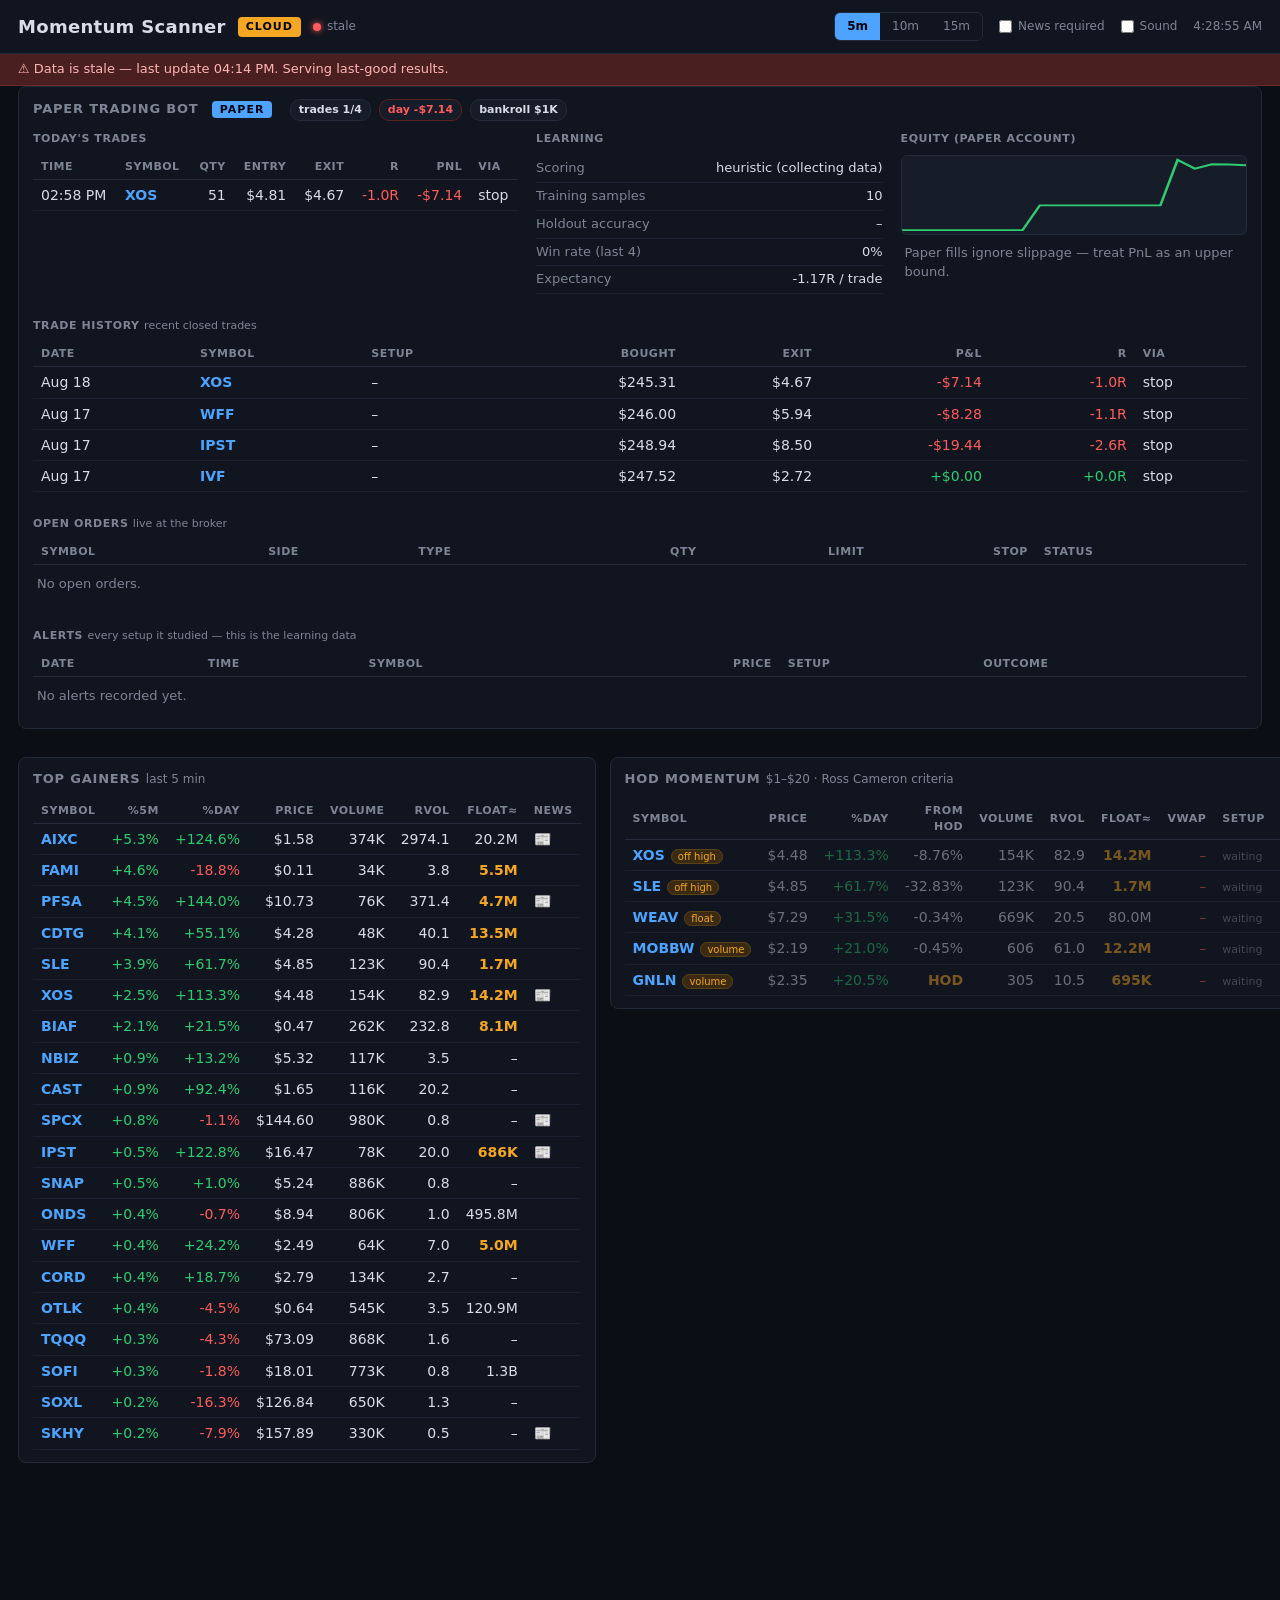
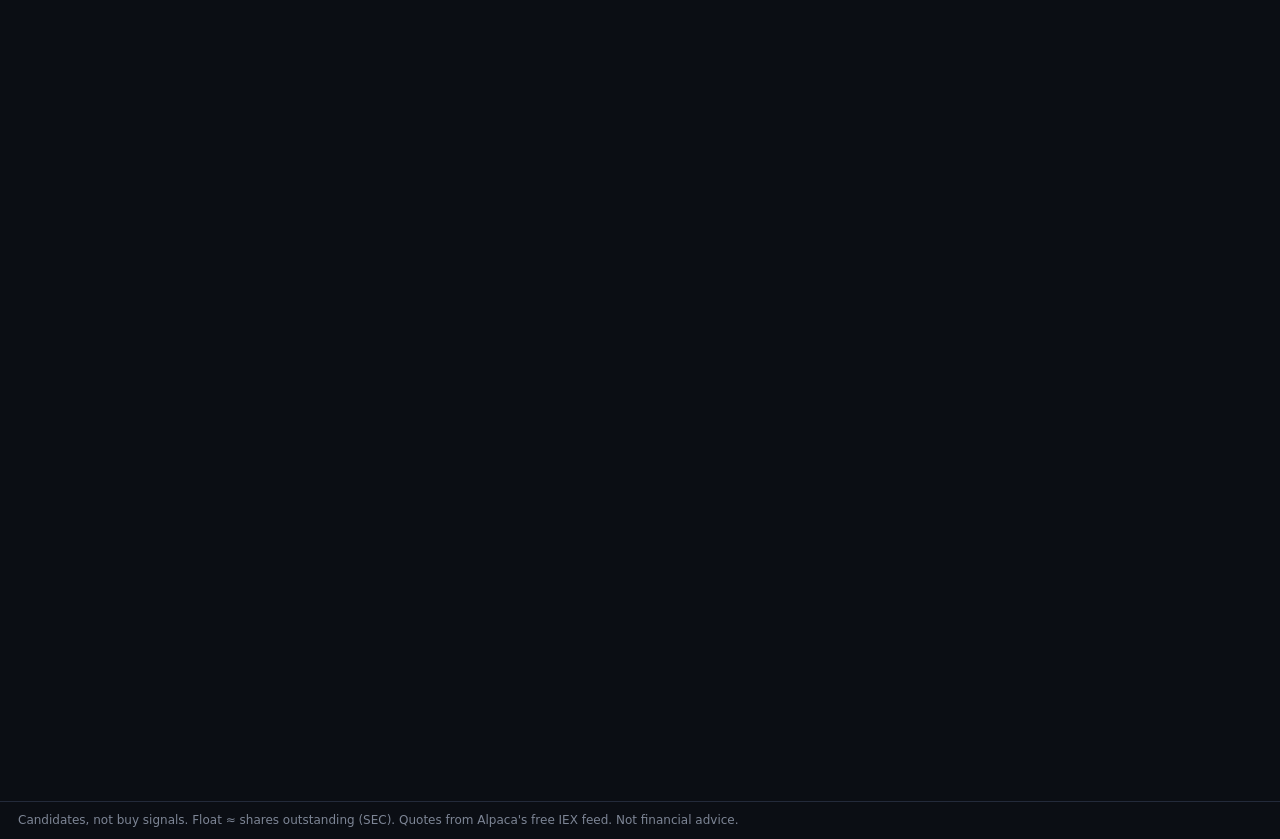
==== docs/index.html @ aadb1895 "feat(strategy): trade the pullback, not the high — VWAP, technical stops, honest labels Reworks the " ====
<!DOCTYPE html>
<html lang="en">
<head>
<meta charset="utf-8">
<meta name="viewport" content="width=device-width, initial-scale=1">
<title>Momentum Scanner</title>
<link rel="stylesheet" href="static/style.css">
</head>
<body data-endpoint="data/status.json">
<header>
  <div class="brand">
    <h1>Momentum Scanner</h1>
    <span id="mode-badge" class="badge"></span>
    <span id="status" class="status"><span class="dot"></span><span id="status-text">connecting…</span></span>
  </div>
  <div class="controls">
    <div class="seg" id="window-toggle">
      <button data-w="5" class="active">5m</button>
      <button data-w="10">10m</button>
      <button data-w="15">15m</button>
    </div>
    <label class="chk"><input type="checkbox" id="require-news"> News required</label>
    <label class="chk"><input type="checkbox" id="sound"> Sound</label>
    <span id="clock" class="clock"></span>
  </div>
</header>

<div id="stale-banner" class="stale-banner hidden"></div>

<section class="panel bot-panel" id="bot-panel">
  <h2>Paper Trading Bot
    <span class="badge paper">PAPER</span>
    <span id="bot-chips" class="bot-chips"></span>
  </h2>
  <div id="bot-off" class="empty">Bot is not running. Start with
    <code>python -m scanner.main --bot</code> during market hours.</div>
  <div id="bot-body" class="bot-grid hidden">
    <div>
      <h3>Today's trades</h3>
      <table id="bot-trades">
        <thead><tr>
          <th>Time</th><th>Symbol</th><th class="num">Qty</th>
          <th class="num">Entry</th><th class="num">Exit</th>
          <th class="num">R</th><th class="num">PnL</th><th>Via</th>
        </tr></thead>
        <tbody></tbody>
      </table>
      <p id="bot-no-trades" class="empty hidden">No trades yet today.</p>
    </div>
    <div>
      <h3>Learning</h3>
      <ul id="bot-learning" class="learning"></ul>
    </div>
    <div>
      <h3>Equity <span class="sub">(paper account)</span></h3>
      <svg id="bot-equity" viewBox="0 0 260 80" preserveAspectRatio="none"></svg>
      <p class="empty" style="padding-top:4px">Paper fills ignore slippage —
      treat PnL as an upper bound.</p>
    </div>
    <div class="bot-hist">
      <h3>Trade history <span class="sub">recent closed trades</span></h3>
      <table id="bot-history">
        <thead><tr>
          <th>Date</th><th>Symbol</th><th>Setup</th><th class="num">Bought</th>
          <th class="num">Exit</th><th class="num">P&amp;L</th>
          <th class="num">R</th><th>Via</th>
        </tr></thead>
        <tbody></tbody>
      </table>
      <p id="bot-history-empty" class="empty hidden">No closed trades yet.</p>
    </div>
    <div class="bot-hist">
      <h3>Open orders <span class="sub">live at the broker</span></h3>
      <table id="bot-orders">
        <thead><tr>
          <th>Symbol</th><th>Side</th><th>Type</th><th class="num">Qty</th>
          <th class="num">Limit</th><th class="num">Stop</th><th>Status</th>
        </tr></thead>
        <tbody></tbody>
      </table>
      <p id="bot-orders-empty" class="empty hidden">No open orders.</p>
    </div>
    <div class="bot-hist">
      <h3>Alerts <span class="sub">every setup it studied — this is the learning data</span></h3>
      <table id="bot-alerts">
        <thead><tr>
          <th>Date</th><th>Time</th><th>Symbol</th><th class="num">Price</th>
          <th>Setup</th><th>Outcome</th>
        </tr></thead>
        <tbody></tbody>
      </table>
      <p id="bot-alerts-empty" class="empty hidden">No alerts recorded yet.</p>
    </div>
  </div>
</section>

<main>
  <section class="panel">
    <h2>Top Gainers <span id="gainer-window-label" class="sub">last 5 min</span></h2>
    <table id="gainers">
      <thead><tr>
        <th>Symbol</th><th class="num" id="th-window">%5m</th><th class="num">%Day</th>
        <th class="num">Price</th><th class="num">Volume</th><th class="num">RVOL</th>
        <th class="num">Float≈</th><th>News</th>
      </tr></thead>
      <tbody></tbody>
    </table>
    <p id="gainers-empty" class="empty hidden">Nothing moving yet.</p>
  </section>

  <section class="panel">
    <h2>HOD Momentum <span class="sub">$1–$20 · Ross Cameron criteria</span></h2>
    <table id="hod">
      <thead><tr>
        <th>Symbol</th><th class="num">Price</th><th class="num">%Day</th>
        <th class="num">From HOD</th><th class="num">Volume</th><th class="num">RVOL</th>
        <th class="num">Float≈</th><th class="num">VWAP</th><th>Setup</th><th>News</th>
      </tr></thead>
      <tbody></tbody>
    </table>
    <p id="hod-empty" class="empty hidden">No qualifying stocks right now.</p>
  </section>

  <aside class="panel side">
    <h2>Economic Calendar <span class="sub">red / orange</span></h2>
    <ul id="calendar" class="cal"></ul>
    <h2>Headlines</h2>
    <ul id="news" class="headlines"></ul>
  </aside>
</main>

<footer>
  Candidates, not buy signals. Float ≈ shares outstanding (SEC). Quotes from Alpaca's free IEX feed.
  Not financial advice.
</footer>

<script src="static/app.js"></script>
</body>
</html>
---- docs/static/style.css ----
* { box-sizing: border-box; margin: 0; padding: 0; }

:root {
  --bg: #0b0e14;
  --panel: #11151f;
  --panel2: #171c29;
  --border: #232a3a;
  --text: #d7dce6;
  --muted: #7d8595;
  --green: #2ecc71;
  --red: #ff5c5c;
  --amber: #f5a623;
  --accent: #4da3ff;
}

body {
  background: var(--bg);
  color: var(--text);
  font: 14px/1.45 "Segoe UI", system-ui, sans-serif;
  min-height: 100vh;
  display: flex;
  flex-direction: column;
}

header {
  display: flex; flex-wrap: wrap; gap: 12px;
  align-items: center; justify-content: space-between;
  padding: 12px 18px;
  border-bottom: 1px solid var(--border);
  background: var(--panel);
}
.brand { display: flex; align-items: center; gap: 12px; }
h1 { font-size: 18px; font-weight: 600; letter-spacing: .3px; }
.badge {
  font-size: 11px; font-weight: 700; letter-spacing: 1px;
  padding: 2px 8px; border-radius: 4px;
  background: var(--amber); color: #000;
}
.badge.live { background: var(--green); }
.status { display: flex; align-items: center; gap: 6px; color: var(--muted); font-size: 12px; }
.dot { width: 8px; height: 8px; border-radius: 50%; background: var(--muted); }
.status.ok .dot { background: var(--green); box-shadow: 0 0 6px var(--green); }
.status.bad .dot { background: var(--red); box-shadow: 0 0 6px var(--red); }

.controls { display: flex; align-items: center; gap: 16px; }
.seg { display: flex; border: 1px solid var(--border); border-radius: 6px; overflow: hidden; }
.seg button {
  background: transparent; color: var(--muted); border: 0;
  padding: 5px 12px; cursor: pointer; font: inherit; font-size: 12px;
}
.seg button.active { background: var(--accent); color: #001; font-weight: 600; }
.chk { display: flex; align-items: center; gap: 6px; color: var(--muted); font-size: 12px; cursor: pointer; }
.clock { color: var(--muted); font-variant-numeric: tabular-nums; font-size: 12px; }

.stale-banner {
  background: #4a1f1f; color: #ffb4b4;
  padding: 6px 18px; font-size: 13px;
  border-bottom: 1px solid #6b2b2b;
}
.hidden { display: none; }

main {
  flex: 1;
  display: grid;
  grid-template-columns: 1fr 1fr 320px;
  gap: 14px;
  padding: 14px 18px;
  align-items: start;
}
@media (max-width: 1100px) { main { grid-template-columns: 1fr; } }

.panel {
  background: var(--panel);
  border: 1px solid var(--border);
  border-radius: 8px;
  padding: 12px 14px;
}
.panel h2 { font-size: 13px; font-weight: 600; text-transform: uppercase;
  letter-spacing: .8px; color: var(--muted); margin-bottom: 10px; }
.panel h2 .sub { text-transform: none; letter-spacing: 0; font-weight: 400; font-size: 12px; }
.side h2:not(:first-child) { margin-top: 16px; }

table { width: 100%; border-collapse: collapse; font-variant-numeric: tabular-nums; }
th {
  text-align: left; font-size: 11px; text-transform: uppercase; letter-spacing: .5px;
  color: var(--muted); padding: 4px 8px; border-bottom: 1px solid var(--border);
}
td { padding: 5px 8px; border-bottom: 1px solid #1a2030; white-space: nowrap; }
th.num, td.num { text-align: right; }
tbody tr:hover { background: var(--panel2); }

td.sym a { color: var(--accent); font-weight: 600; text-decoration: none; }
td.sym a:hover { text-decoration: underline; }
.up { color: var(--green); }
.down { color: var(--red); }
.hot { color: var(--amber); font-weight: 600; }

tr.near td { opacity: .45; }
tr.near td.fail-chip-cell { opacity: 1; }
.fail-chip {
  font-size: 10px; padding: 1px 6px; border-radius: 8px;
  background: #3a2a12; color: var(--amber); border: 1px solid #5a4218;
  margin-left: 6px;
}
tr.flash { animation: flash 1.6s ease-out; }
@keyframes flash { 0% { background: #1f4d2e; } 100% { background: transparent; } }
tr.hod-flash { animation: hodflash 1.6s ease-out; }
@keyframes hodflash { 0% { background: #57431a; } 100% { background: transparent; } }

.empty { color: var(--muted); font-size: 13px; padding: 10px 4px; }

.cal, .headlines { list-style: none; }
.cal li {
  display: flex; align-items: baseline; gap: 8px;
  padding: 6px 2px; border-bottom: 1px solid #1a2030; font-size: 13px;
}
.cal .imp { width: 8px; height: 8px; border-radius: 50%; flex: none; align-self: center; }
.imp.High { background: var(--red); }
.imp.Medium { background: var(--amber); }
.cal .t { color: var(--muted); font-variant-numeric: tabular-nums; flex: none; }
.cal .fx { color: var(--muted); font-size: 11px; margin-left: auto; flex: none; }
.cal .past { opacity: .5; }

.headlines li { padding: 7px 2px; border-bottom: 1px solid #1a2030; font-size: 13px; }
.headlines .meta { color: var(--muted); font-size: 11px; display: flex; gap: 8px; }
.headlines .symchip {
  color: var(--accent); font-weight: 600;
}
.headlines a { color: var(--text); text-decoration: none; }
.headlines a:hover { color: var(--accent); }

.bot-panel { margin: 0 18px 14px; }
.badge.paper { background: var(--accent); color: #001; margin-left: 8px; }
.bot-chips { margin-left: 12px; display: inline-flex; gap: 8px; }
.chip {
  font-size: 11px; padding: 2px 8px; border-radius: 10px;
  background: var(--panel2); border: 1px solid var(--border);
  color: var(--text); text-transform: none; letter-spacing: 0;
}
.chip.pnl-up { color: var(--green); border-color: #1f4d2e; }
.chip.pnl-down { color: var(--red); border-color: #5a2222; }
.chip.warn { color: var(--amber); border-color: #5a4218; }
.bot-grid { display: grid; grid-template-columns: 1.4fr 1fr 1fr; gap: 18px; }
@media (max-width: 1100px) { .bot-grid { grid-template-columns: 1fr; } }
.bot-grid h3 {
  font-size: 11px; text-transform: uppercase; letter-spacing: .6px;
  color: var(--muted); margin-bottom: 8px; font-weight: 600;
}
.learning { list-style: none; font-size: 13px; }
.learning li {
  display: flex; justify-content: space-between;
  padding: 4px 0; border-bottom: 1px solid #1a2030;
}
.learning .k { color: var(--muted); }
#bot-equity {
  width: 100%; height: 80px; background: var(--panel2);
  border: 1px solid var(--border); border-radius: 6px;
}
.bot-hist { grid-column: 1 / -1; margin-top: 6px; }
.setup-chip {
  font-size: 10px; padding: 1px 6px; border-radius: 8px;
  background: #123322; color: var(--green); border: 1px solid #1f4d2e;
}
.waiting { color: var(--muted); font-size: 11px; }
.bot-hist h3 .sub { text-transform: none; letter-spacing: 0; font-weight: 400; color: var(--muted); }

footer {
  padding: 10px 18px; color: var(--muted); font-size: 12px;
  border-top: 1px solid var(--border);
}
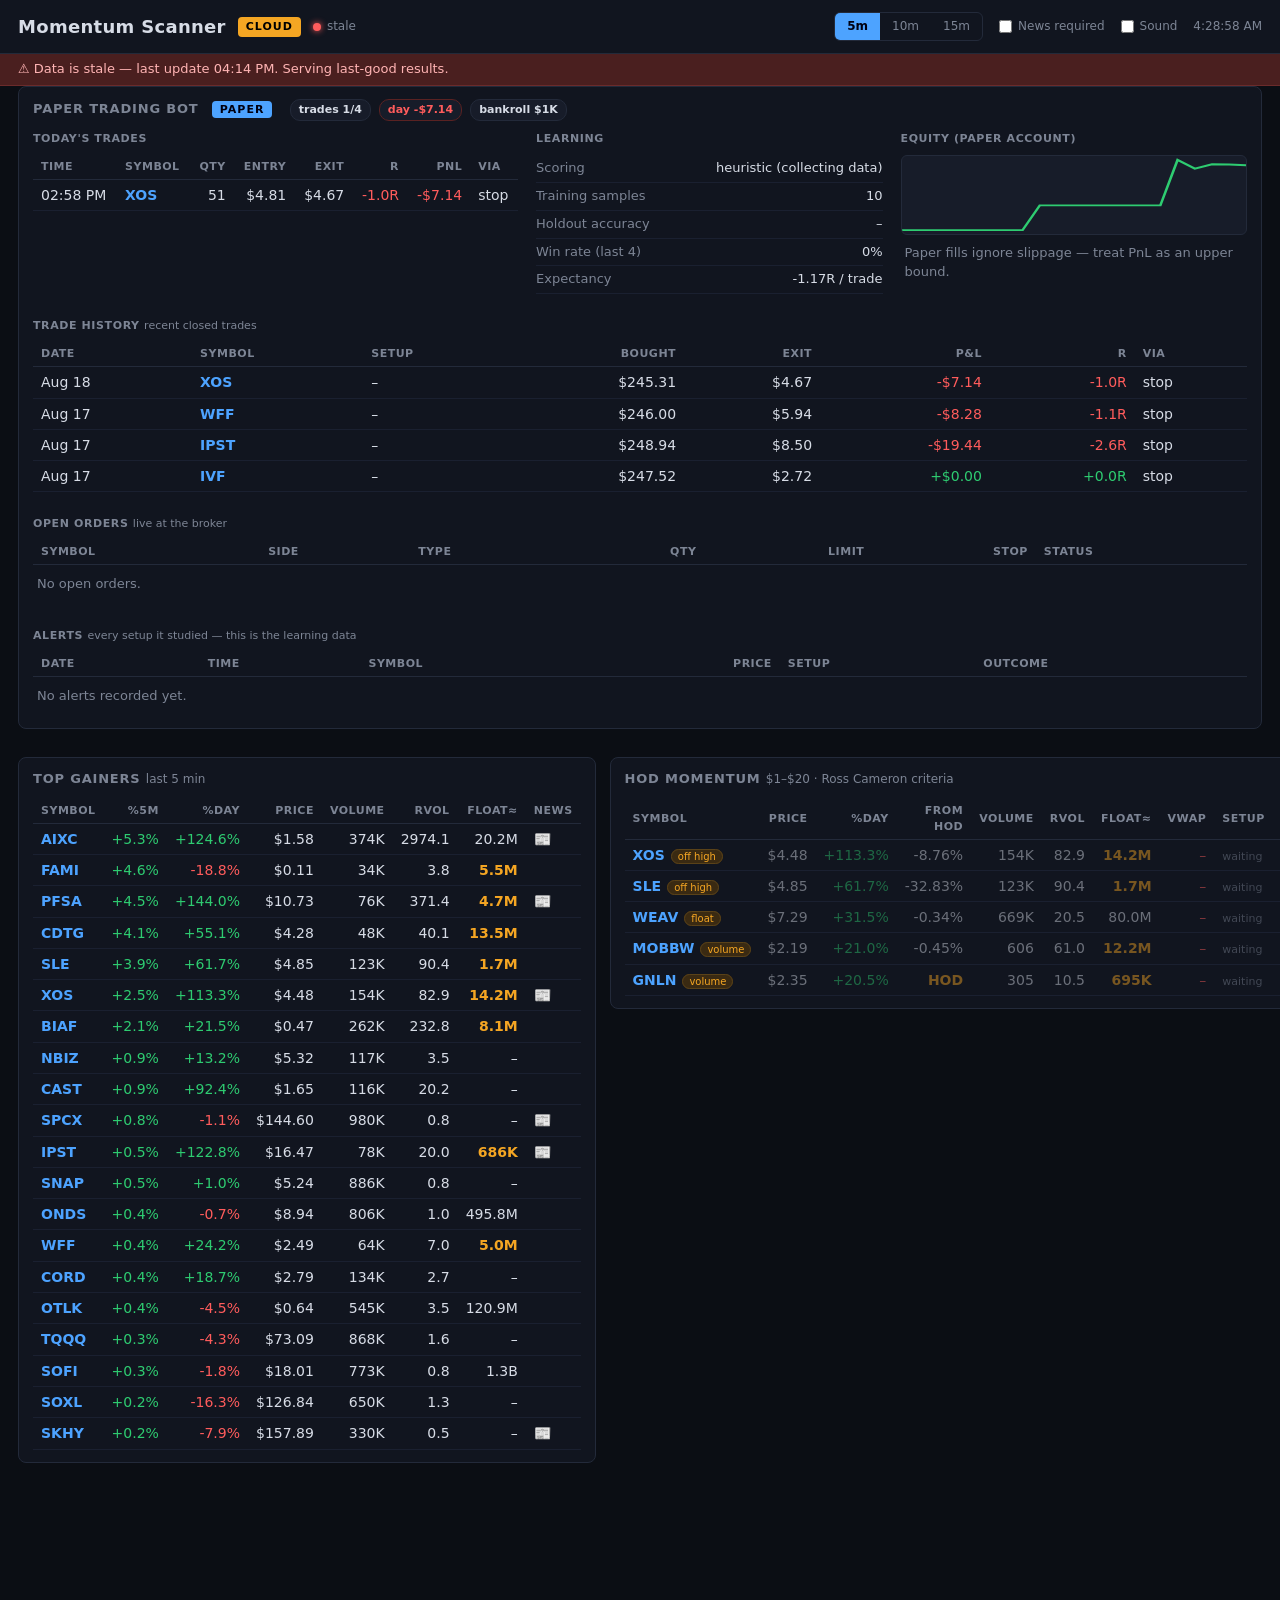
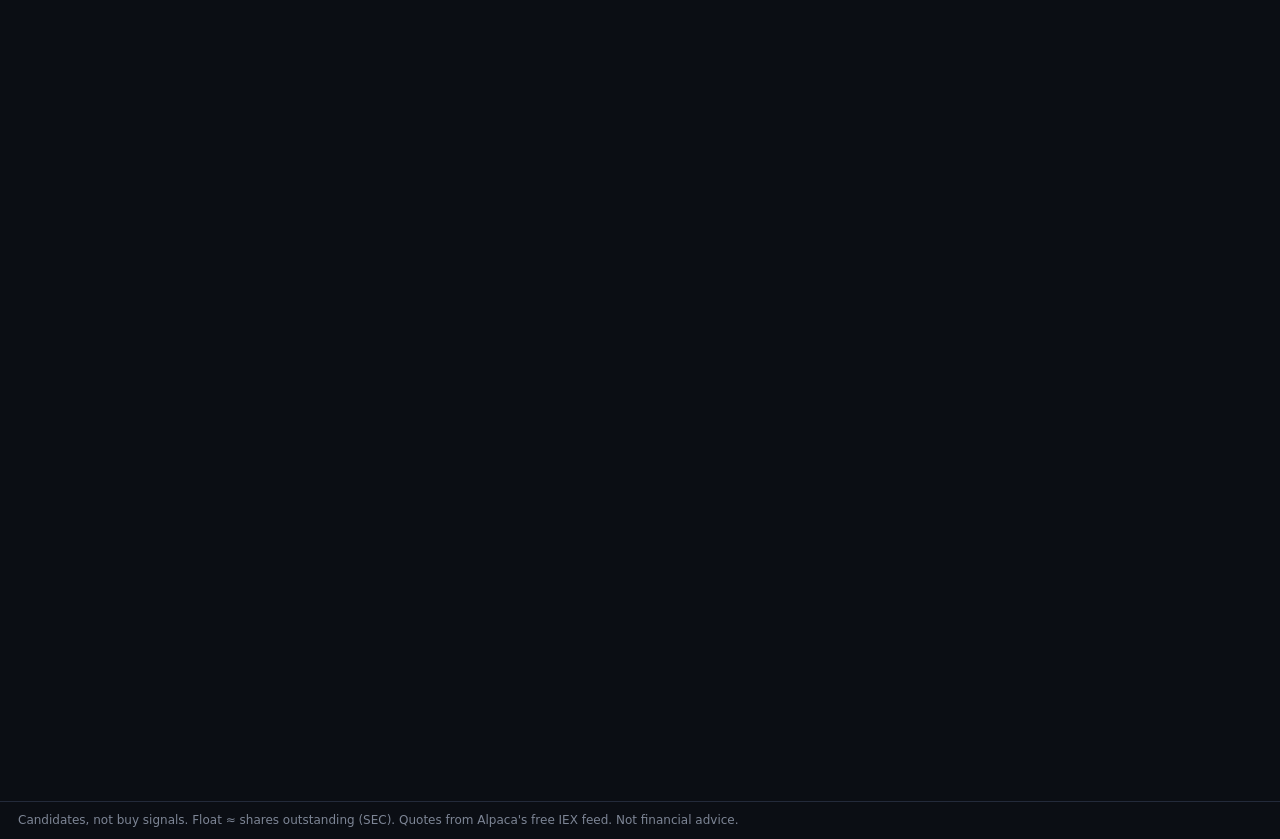
==== commit b89f6500: "feat(catalyst): score the reason behind the move, not just 'has news' News was a boolean: any headli" ====
--- a/docs/index.html
+++ b/docs/index.html
@@ -114,7 +114,7 @@
       <thead><tr>
         <th>Symbol</th><th class="num">Price</th><th class="num">%Day</th>
         <th class="num">From HOD</th><th class="num">Volume</th><th class="num">RVOL</th>
-        <th class="num">Float≈</th><th class="num">VWAP</th><th>Setup</th><th>News</th>
+        <th class="num">Float≈</th><th class="num">VWAP</th><th>Setup</th><th>Catalyst</th><th>News</th>
       </tr></thead>
       <tbody></tbody>
     </table>
--- a/docs/static/style.css
+++ b/docs/static/style.css
@@ -162,6 +162,14 @@
   background: #123322; color: var(--green); border: 1px solid #1f4d2e;
 }
 .waiting { color: var(--muted); font-size: 11px; }
+.cat-chip {
+  font-size: 10px; padding: 1px 6px; border-radius: 8px;
+  border: 1px solid var(--border); background: var(--panel2);
+}
+.cat-strong { color: var(--green); border-color: #1f4d2e; font-weight: 600; }
+.cat-ok { color: var(--accent); border-color: #23405e; }
+.cat-weak { color: var(--muted); }
+.cat-veto { color: var(--red); border-color: #5a2222; font-weight: 600; }
 .bot-hist h3 .sub { text-transform: none; letter-spacing: 0; font-weight: 400; color: var(--muted); }
 
 footer {
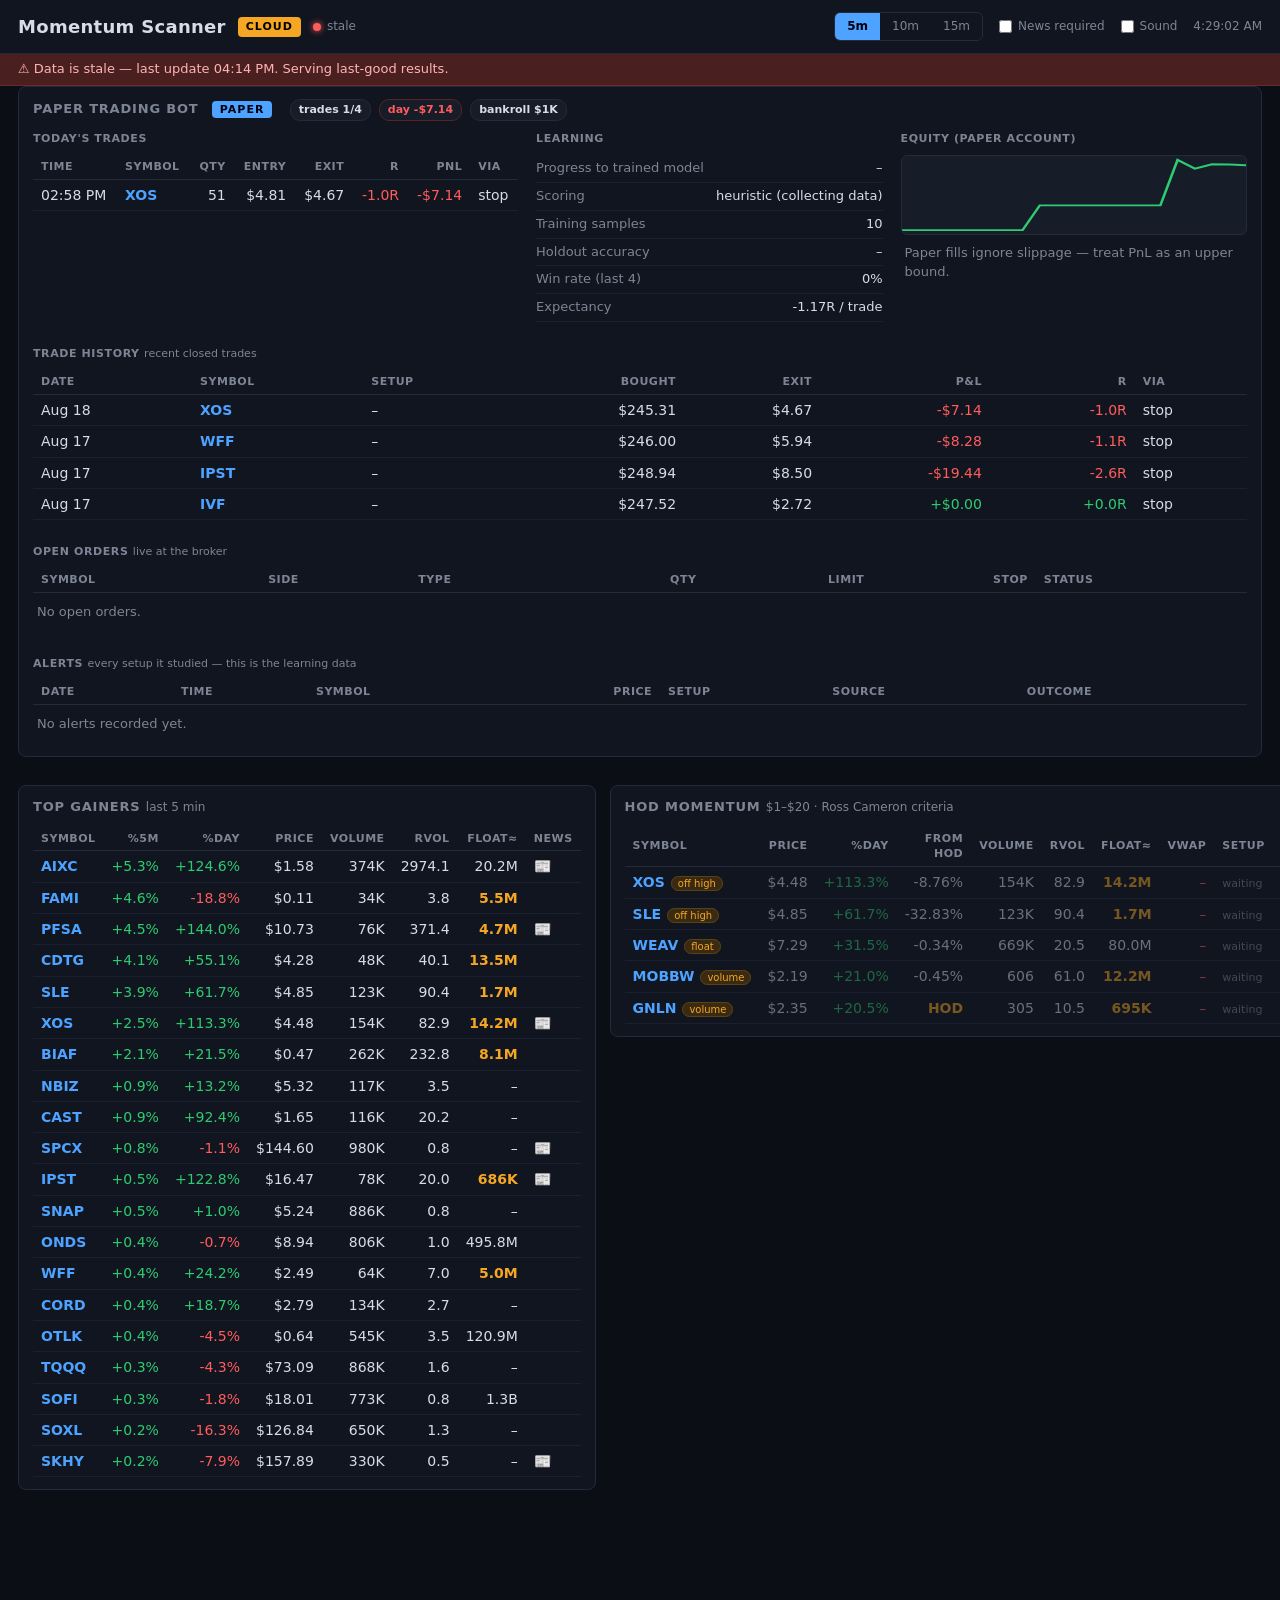
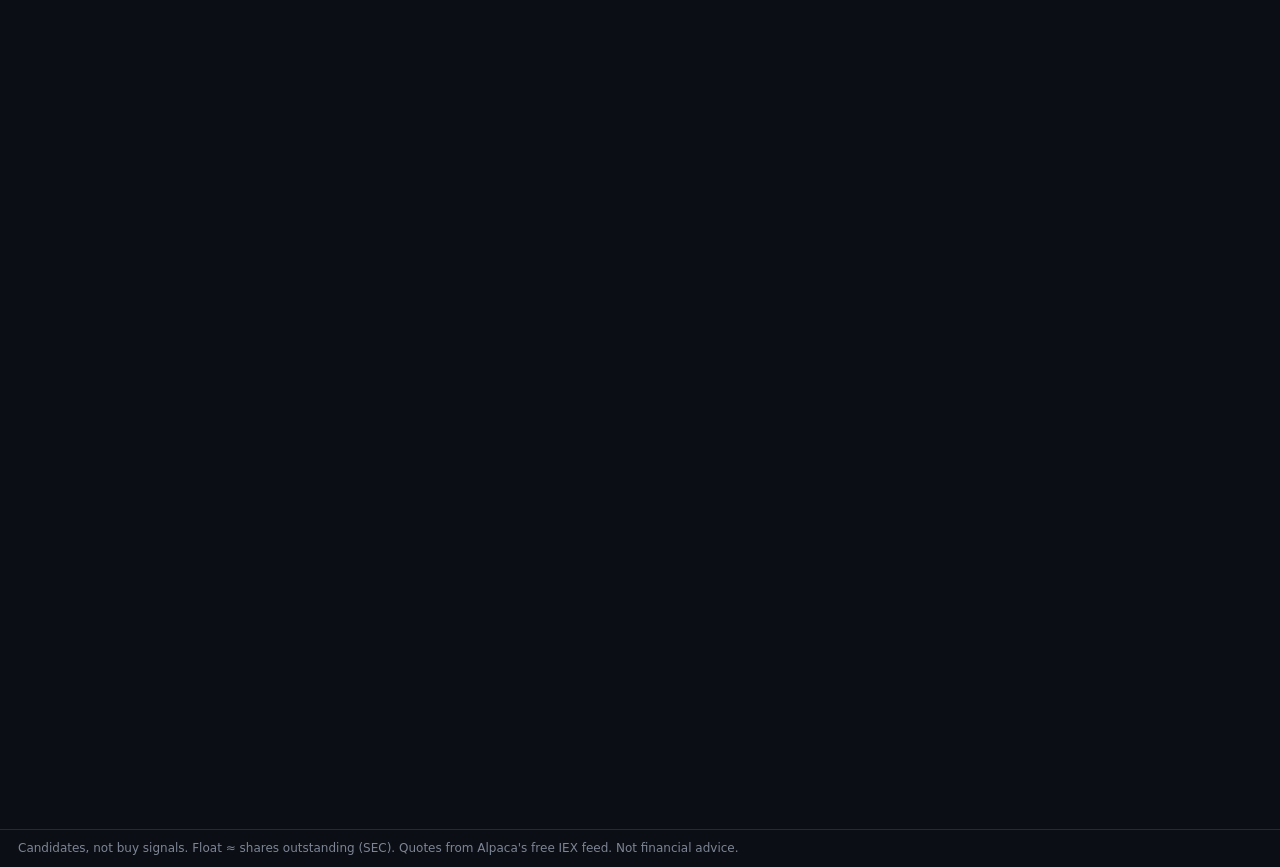
==== commit c6e7520a: "feat(learning): grade near-misses too so the model can actually train The new pullback/VWAP/catalyst" ====
--- a/docs/index.html
+++ b/docs/index.html
@@ -85,7 +85,7 @@
       <table id="bot-alerts">
         <thead><tr>
           <th>Date</th><th>Time</th><th>Symbol</th><th class="num">Price</th>
-          <th>Setup</th><th>Outcome</th>
+          <th>Setup</th><th>Source</th><th>Outcome</th>
         </tr></thead>
         <tbody></tbody>
       </table>
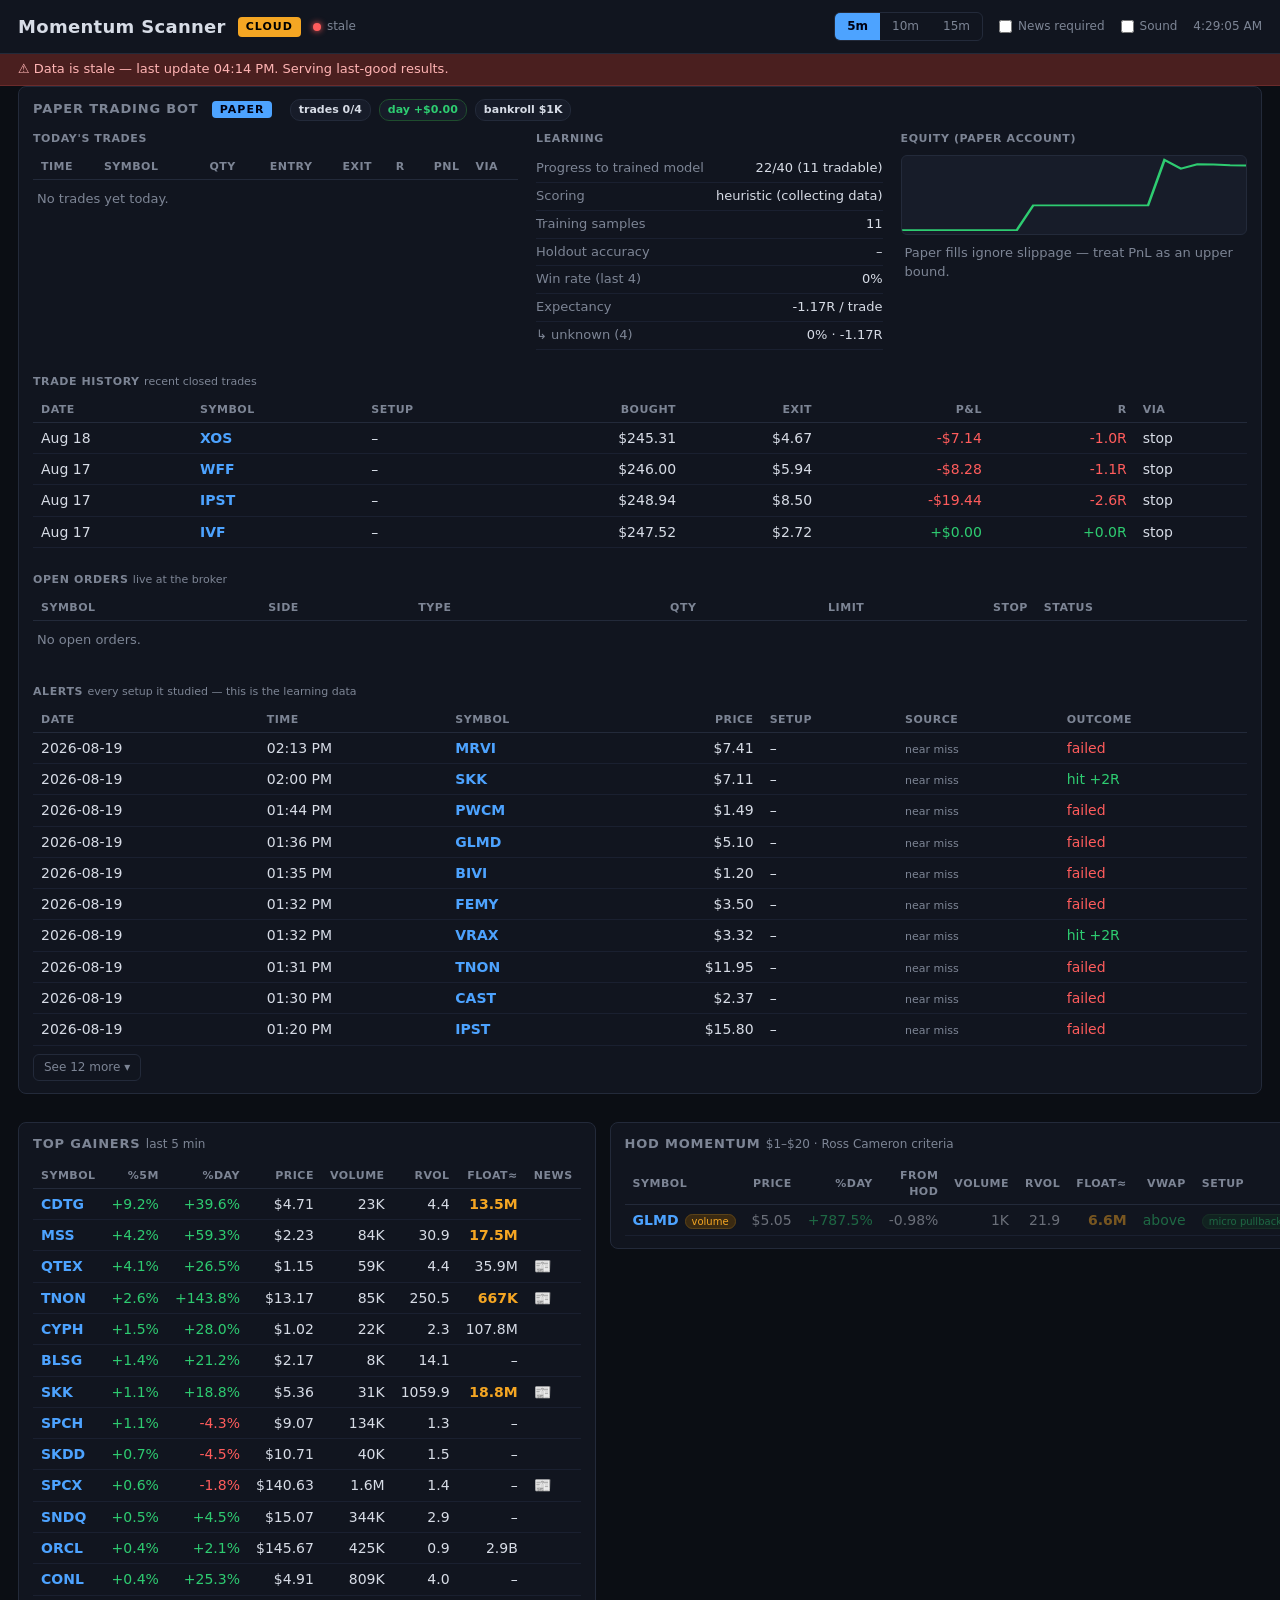
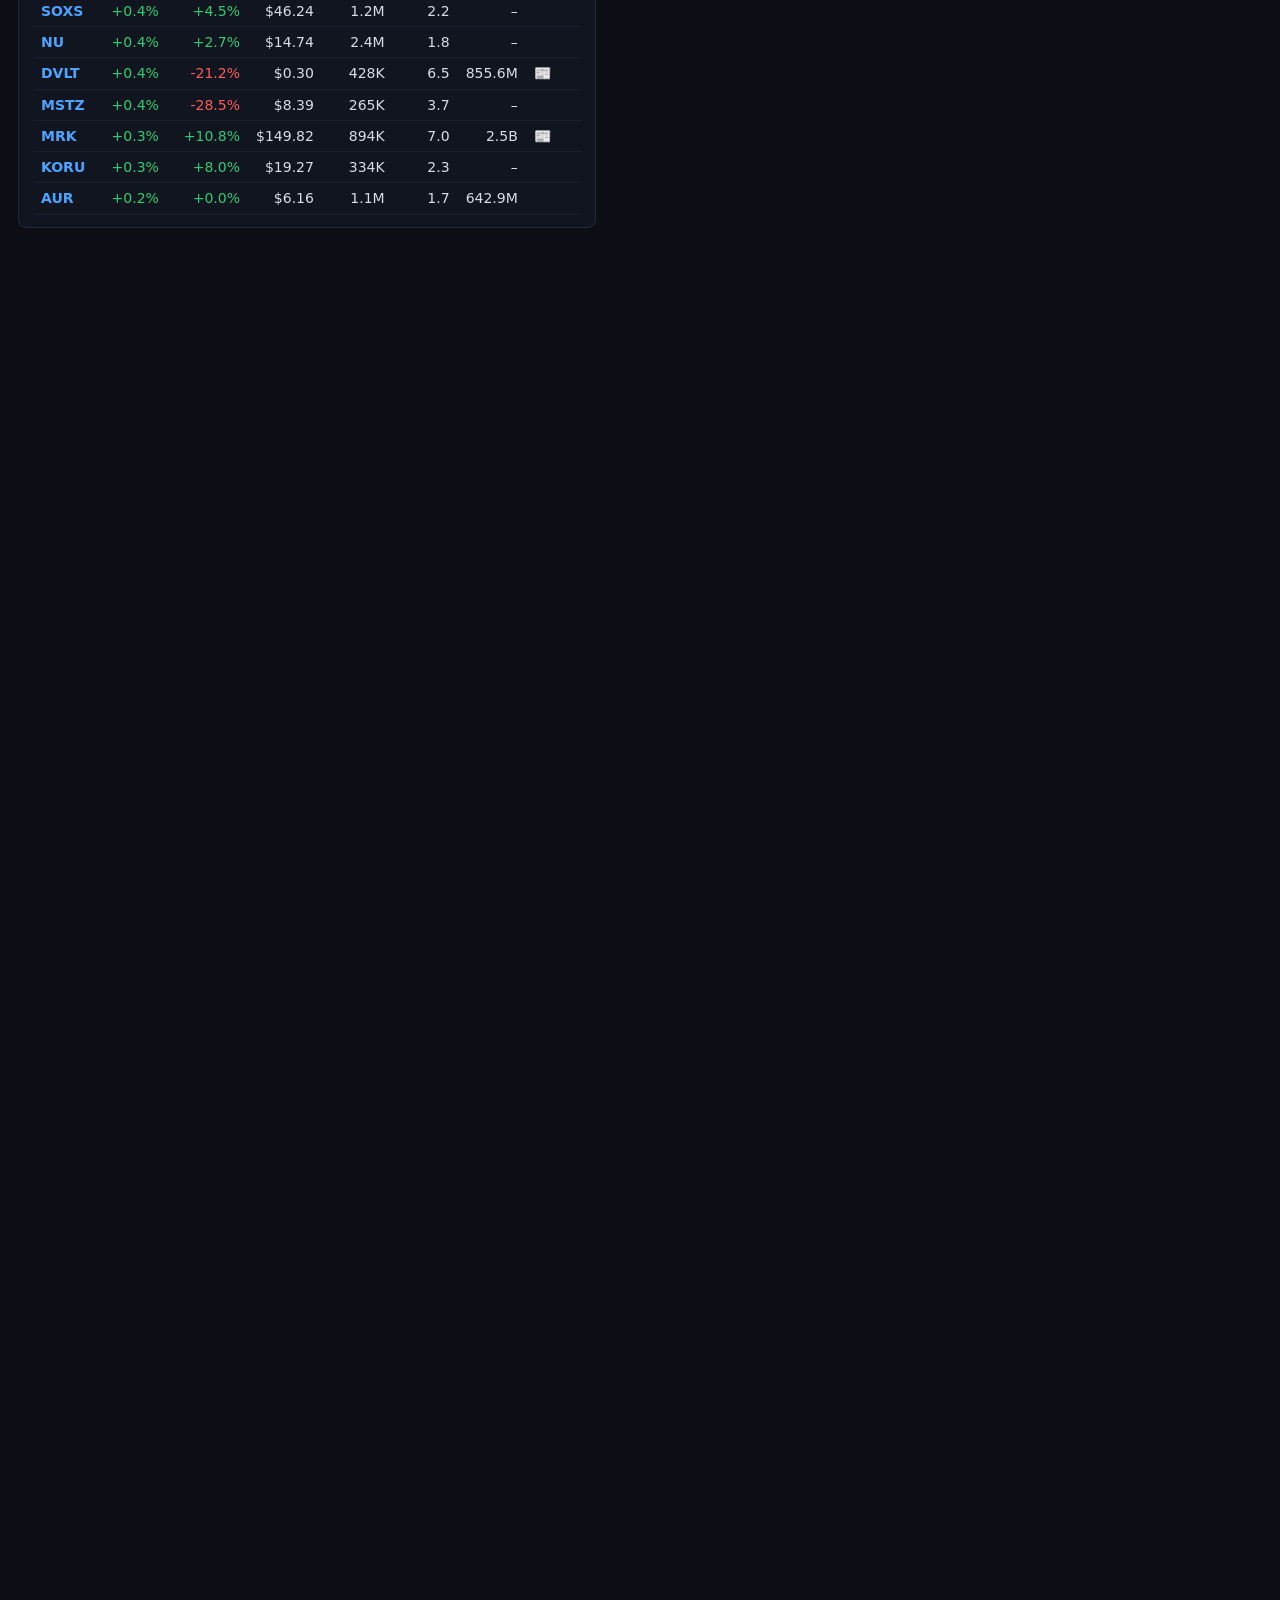
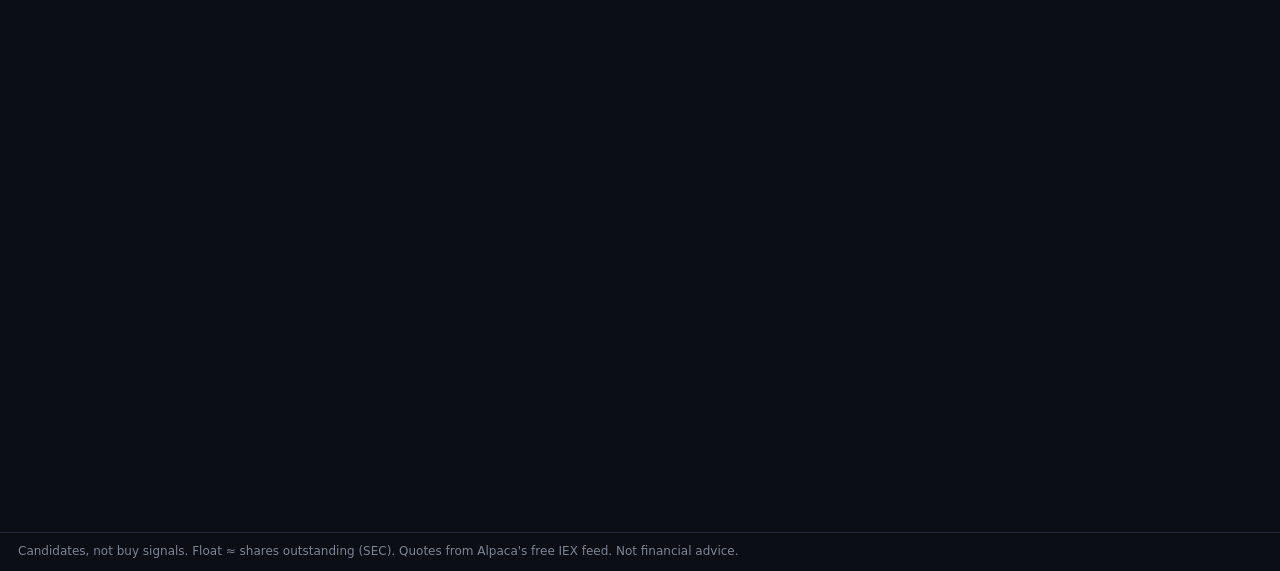
==== commit 034aa43f: "ui: collapse trade history and alerts to the newest 10 with a see-more toggle Both tables grow witho" ====
--- a/docs/index.html
+++ b/docs/index.html
@@ -59,7 +59,7 @@
     </div>
     <div class="bot-hist">
       <h3>Trade history <span class="sub">recent closed trades</span></h3>
-      <table id="bot-history">
+      <table id="bot-history" class="collapsed">
         <thead><tr>
           <th>Date</th><th>Symbol</th><th>Setup</th><th class="num">Bought</th>
           <th class="num">Exit</th><th class="num">P&amp;L</th>
@@ -68,6 +68,7 @@
         <tbody></tbody>
       </table>
       <p id="bot-history-empty" class="empty hidden">No closed trades yet.</p>
+      <button id="bot-history-more" class="more-btn hidden"></button>
     </div>
     <div class="bot-hist">
       <h3>Open orders <span class="sub">live at the broker</span></h3>
@@ -82,7 +83,7 @@
     </div>
     <div class="bot-hist">
       <h3>Alerts <span class="sub">every setup it studied — this is the learning data</span></h3>
-      <table id="bot-alerts">
+      <table id="bot-alerts" class="collapsed">
         <thead><tr>
           <th>Date</th><th>Time</th><th>Symbol</th><th class="num">Price</th>
           <th>Setup</th><th>Source</th><th>Outcome</th>
@@ -90,6 +91,7 @@
         <tbody></tbody>
       </table>
       <p id="bot-alerts-empty" class="empty hidden">No alerts recorded yet.</p>
+      <button id="bot-alerts-more" class="more-btn hidden"></button>
     </div>
   </div>
 </section>
--- a/docs/static/style.css
+++ b/docs/static/style.css
@@ -162,6 +162,14 @@
   background: #123322; color: var(--green); border: 1px solid #1f4d2e;
 }
 .waiting { color: var(--muted); font-size: 11px; }
+/* Long tables show the newest 10; the button reveals the rest. */
+table.collapsed tbody tr:nth-child(n+11) { display: none; }
+.more-btn {
+  background: transparent; border: 1px solid var(--border);
+  color: var(--muted); border-radius: 6px; padding: 4px 10px;
+  font: inherit; font-size: 12px; cursor: pointer; margin-top: 8px;
+}
+.more-btn:hover { color: var(--accent); border-color: var(--accent); }
 .cat-chip {
   font-size: 10px; padding: 1px 6px; border-radius: 8px;
   border: 1px solid var(--border); background: var(--panel2);
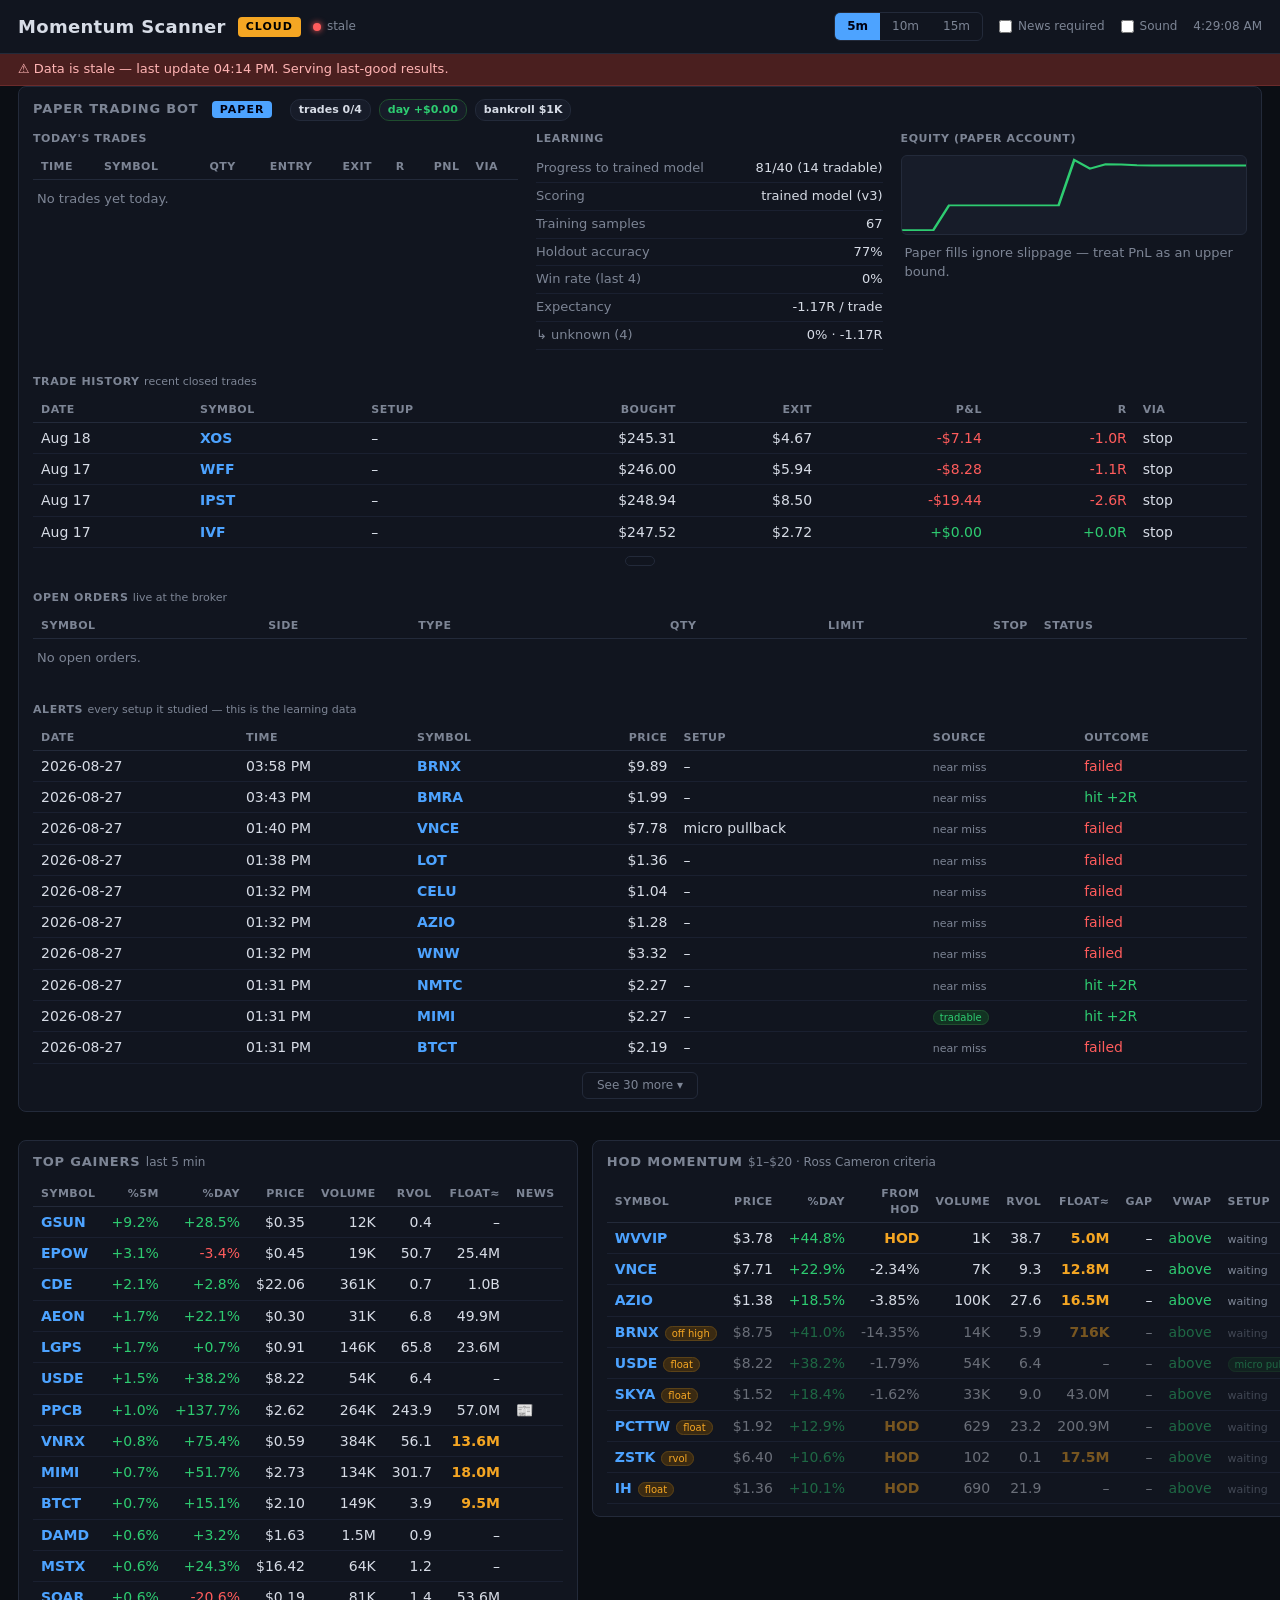
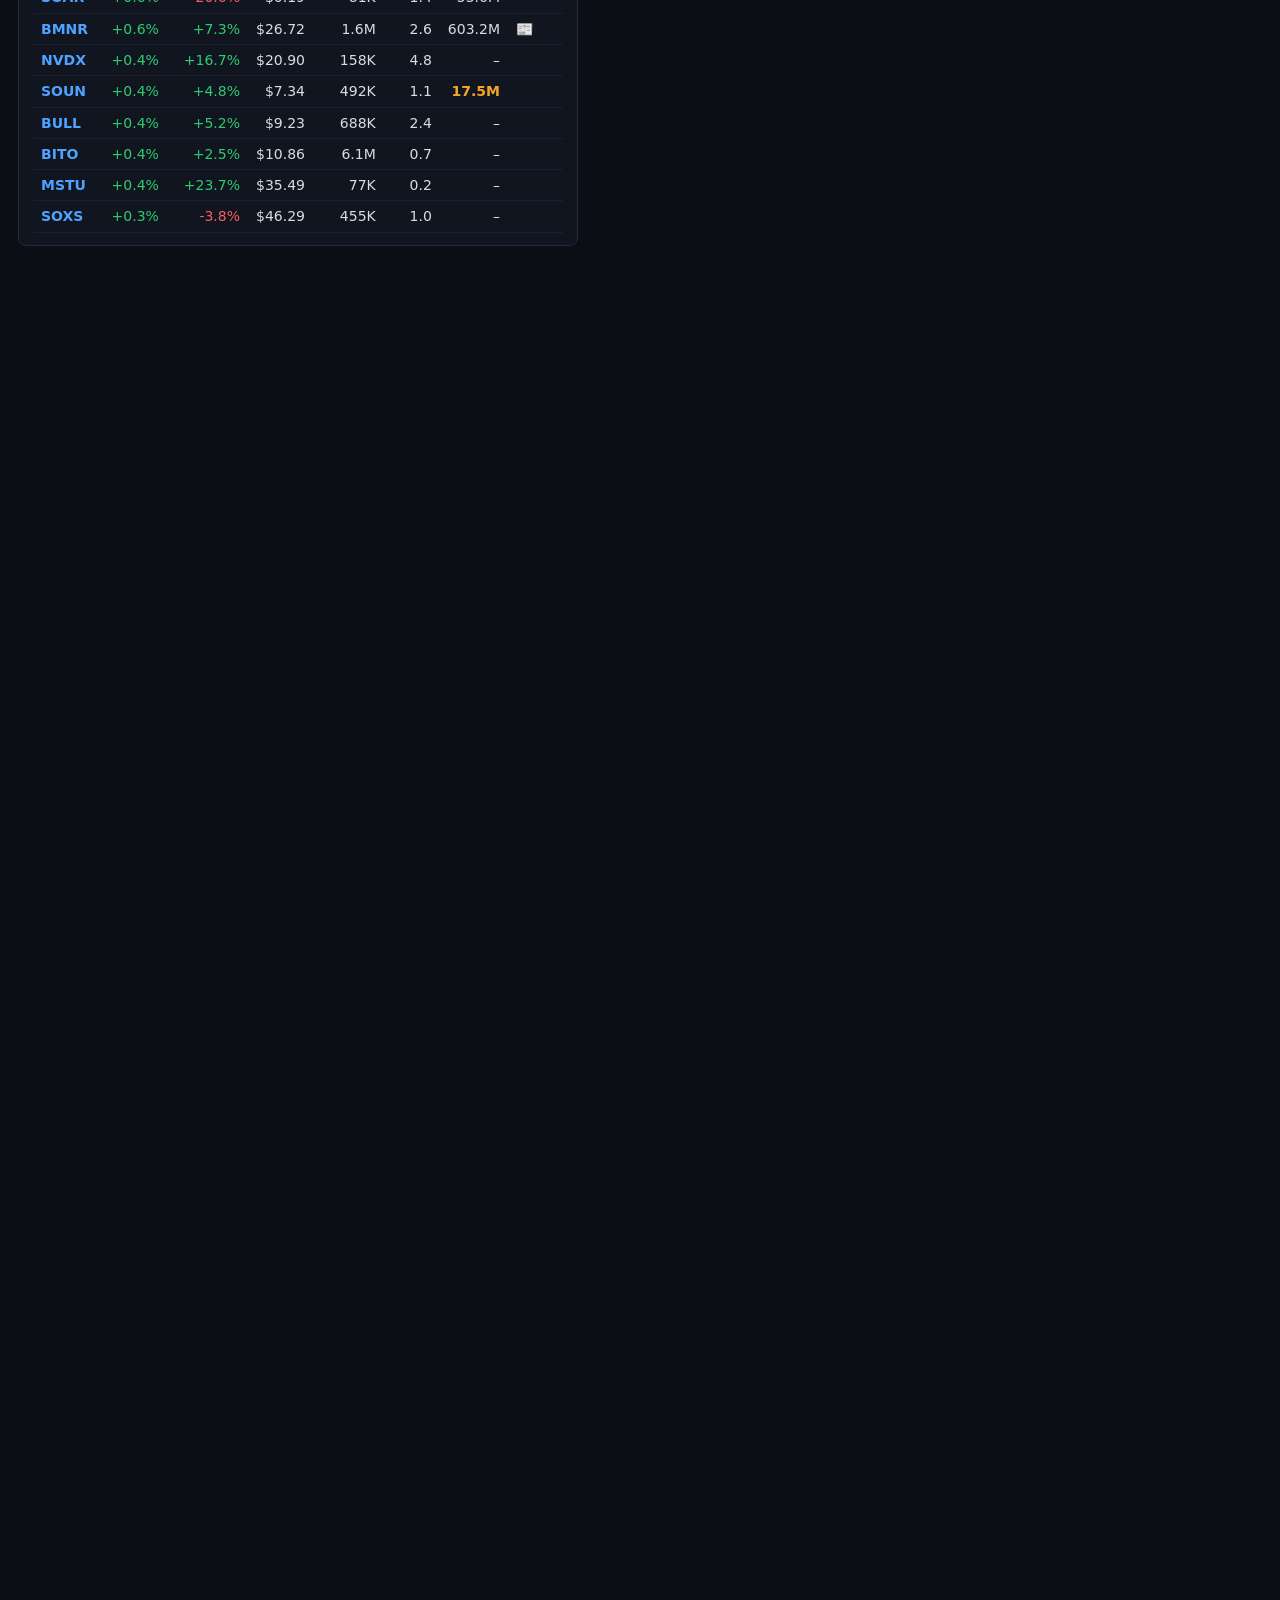
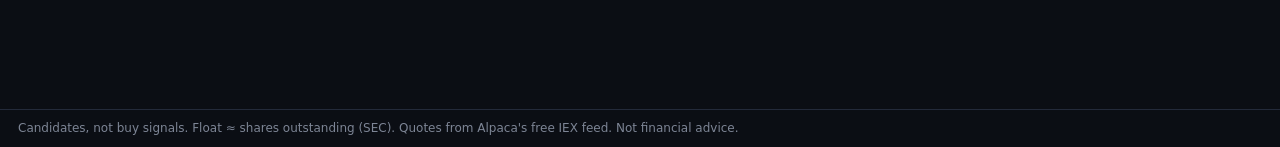
==== commit 90bde1dc: "feat(setups): opening-range break + premarket observation Two independent pieces, both aimed at the " ====
--- a/docs/index.html
+++ b/docs/index.html
@@ -116,7 +116,7 @@
       <thead><tr>
         <th>Symbol</th><th class="num">Price</th><th class="num">%Day</th>
         <th class="num">From HOD</th><th class="num">Volume</th><th class="num">RVOL</th>
-        <th class="num">Float≈</th><th class="num">VWAP</th><th>Setup</th><th>Catalyst</th><th>News</th>
+        <th class="num">Float≈</th><th class="num">Gap</th><th class="num">VWAP</th><th>Setup</th><th>Catalyst</th><th>News</th>
       </tr></thead>
       <tbody></tbody>
     </table>
--- a/docs/static/style.css
+++ b/docs/static/style.css
@@ -166,8 +166,9 @@
 table.collapsed tbody tr:nth-child(n+11) { display: none; }
 .more-btn {
   background: transparent; border: 1px solid var(--border);
-  color: var(--muted); border-radius: 6px; padding: 4px 10px;
-  font: inherit; font-size: 12px; cursor: pointer; margin-top: 8px;
+  color: var(--muted); border-radius: 6px; padding: 4px 14px;
+  font: inherit; font-size: 12px; cursor: pointer;
+  display: block; margin: 8px auto 0;
 }
 .more-btn:hover { color: var(--accent); border-color: var(--accent); }
 .cat-chip {
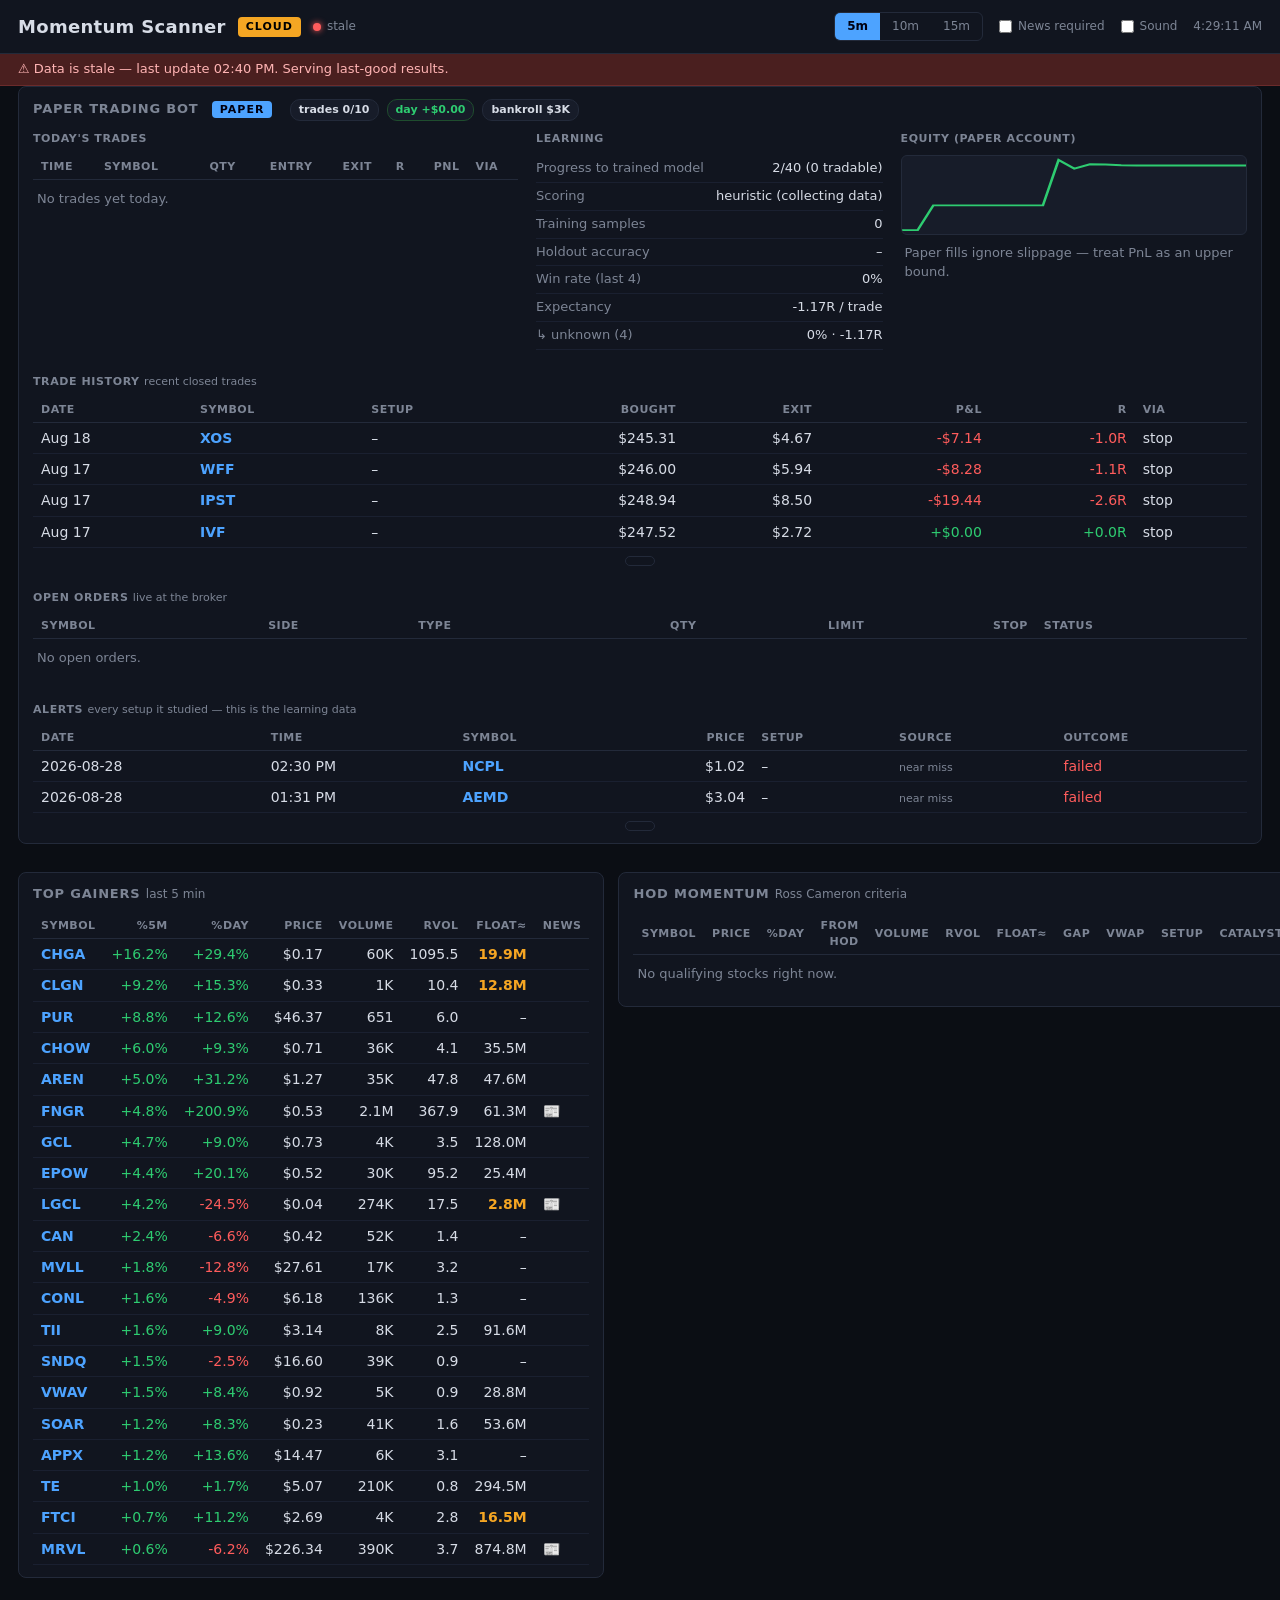
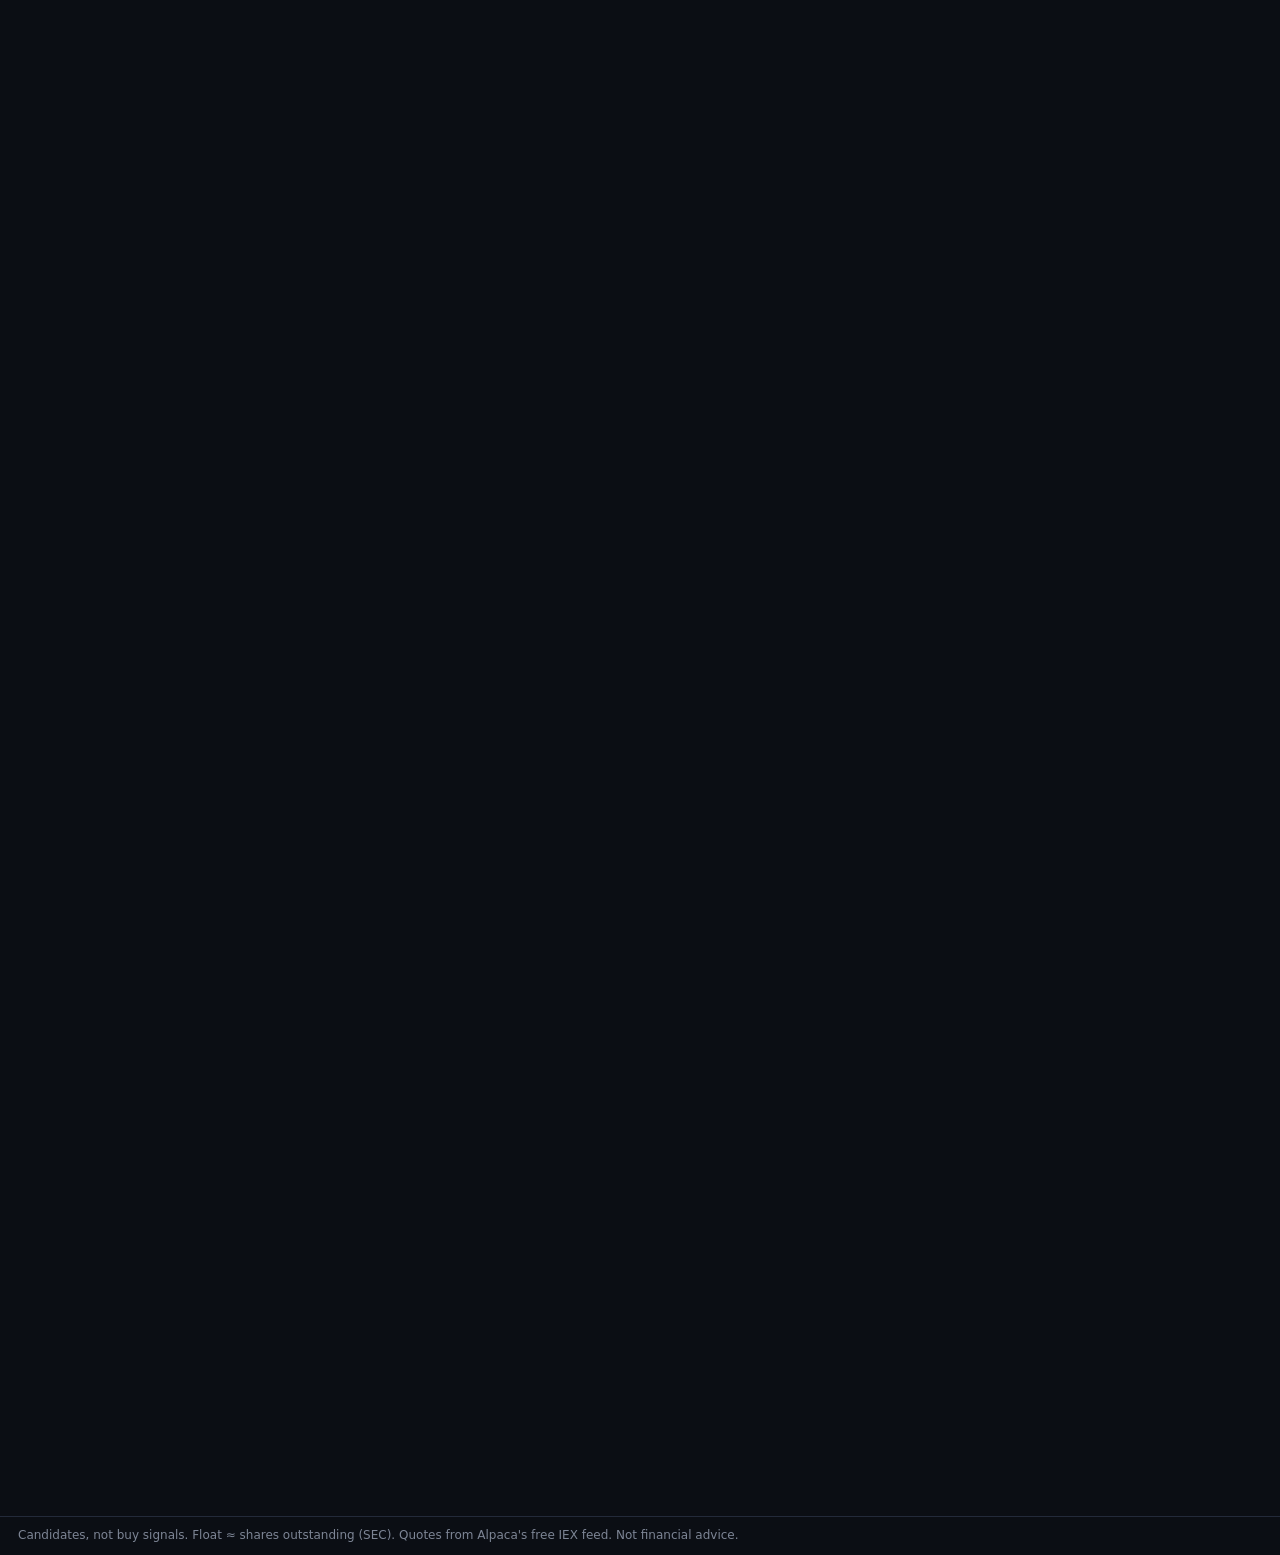
==== commit b242865f: "fix(web): the dashboard advertised a price band the bot stopped trading The HOD panel header was har" ====
--- a/docs/index.html
+++ b/docs/index.html
@@ -111,7 +111,7 @@
   </section>
 
   <section class="panel">
-    <h2>HOD Momentum <span class="sub">$1–$20 · Ross Cameron criteria</span></h2>
+    <h2>HOD Momentum <span class="sub" id="hod-criteria">Ross Cameron criteria</span></h2>
     <table id="hod">
       <thead><tr>
         <th>Symbol</th><th class="num">Price</th><th class="num">%Day</th>
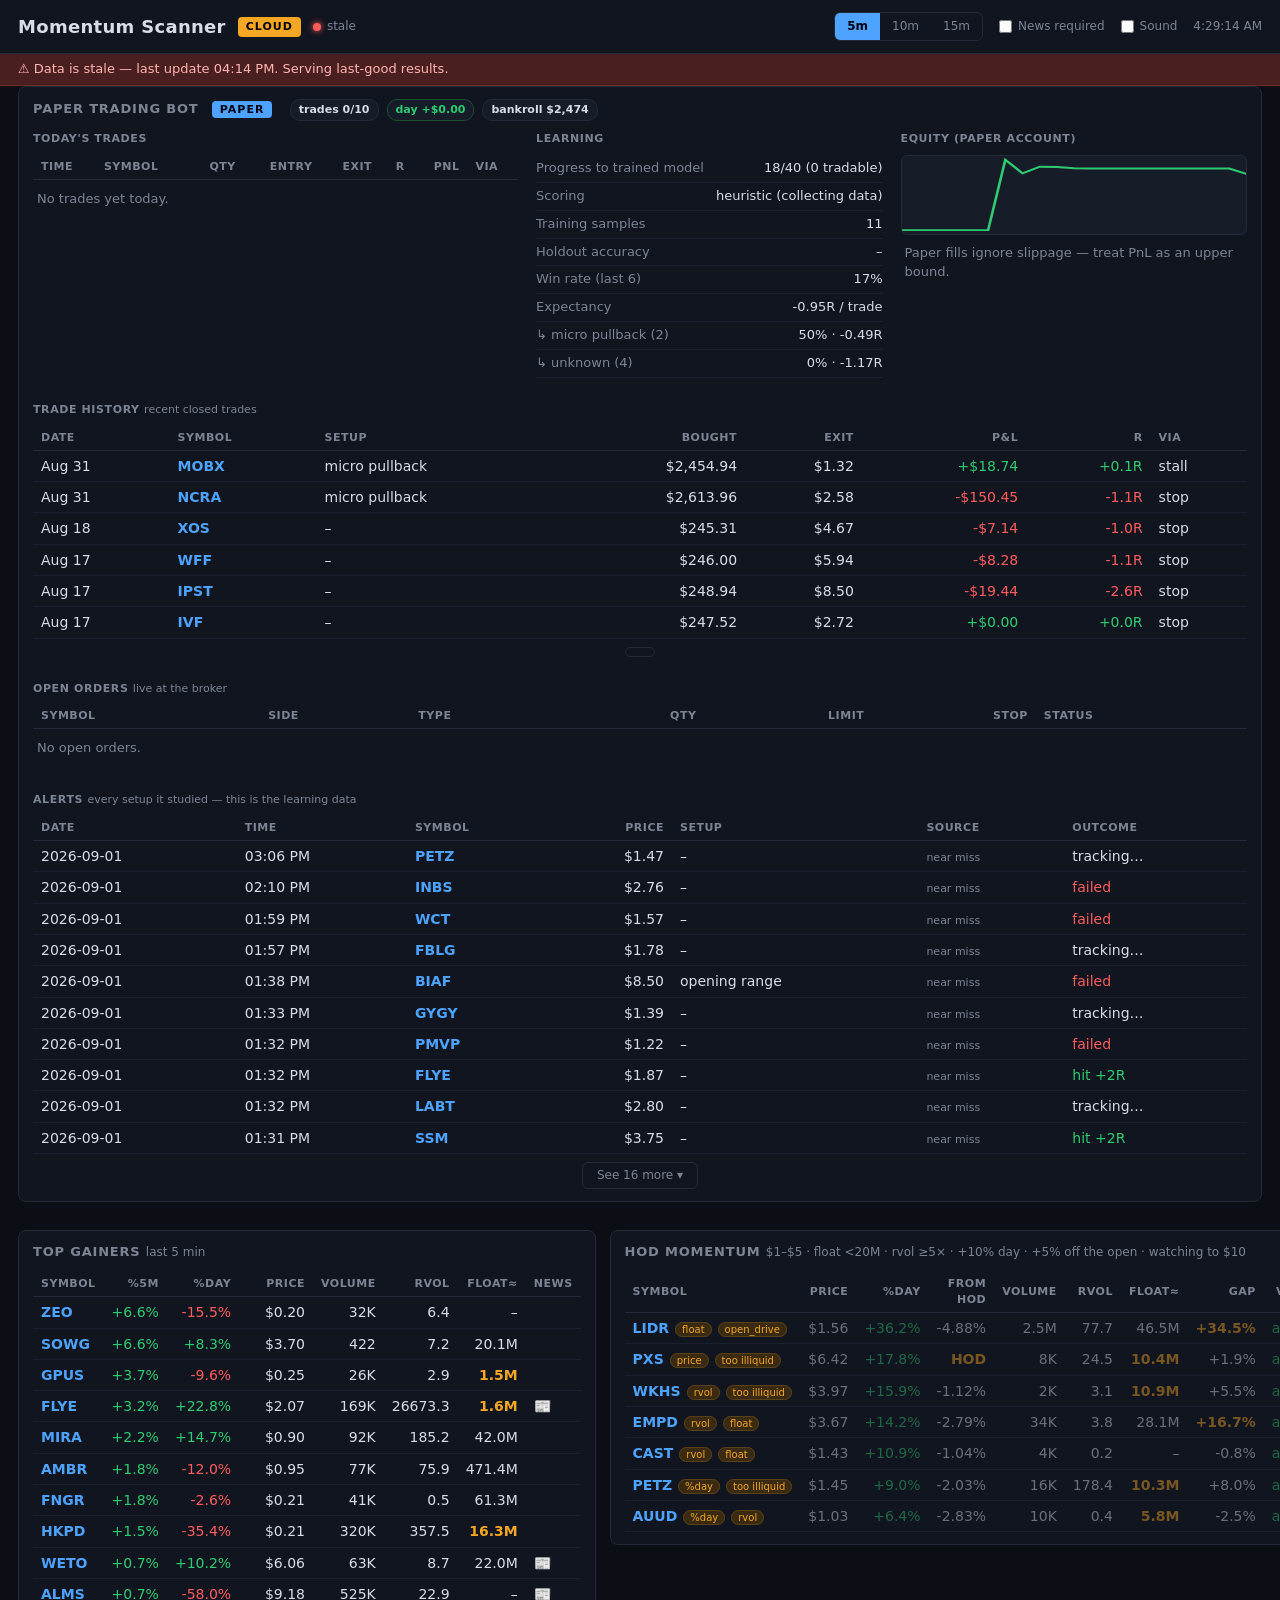
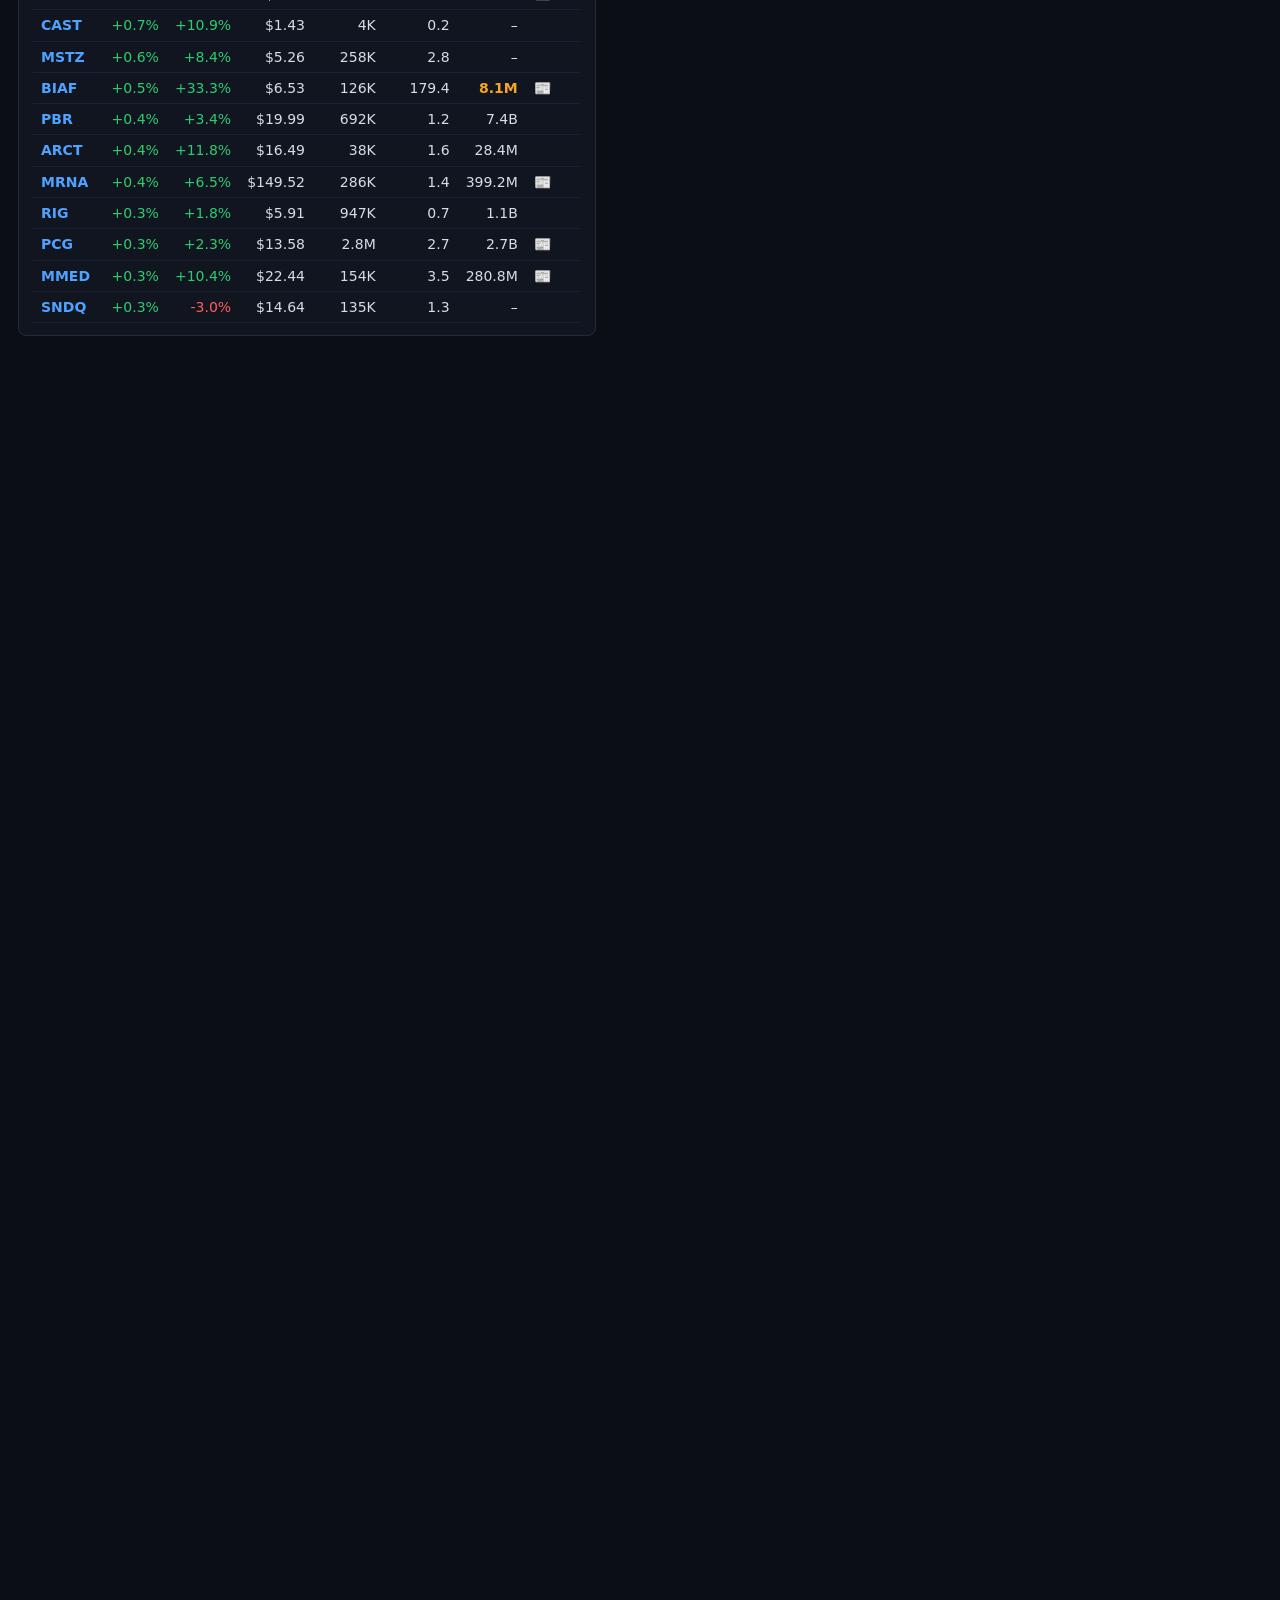
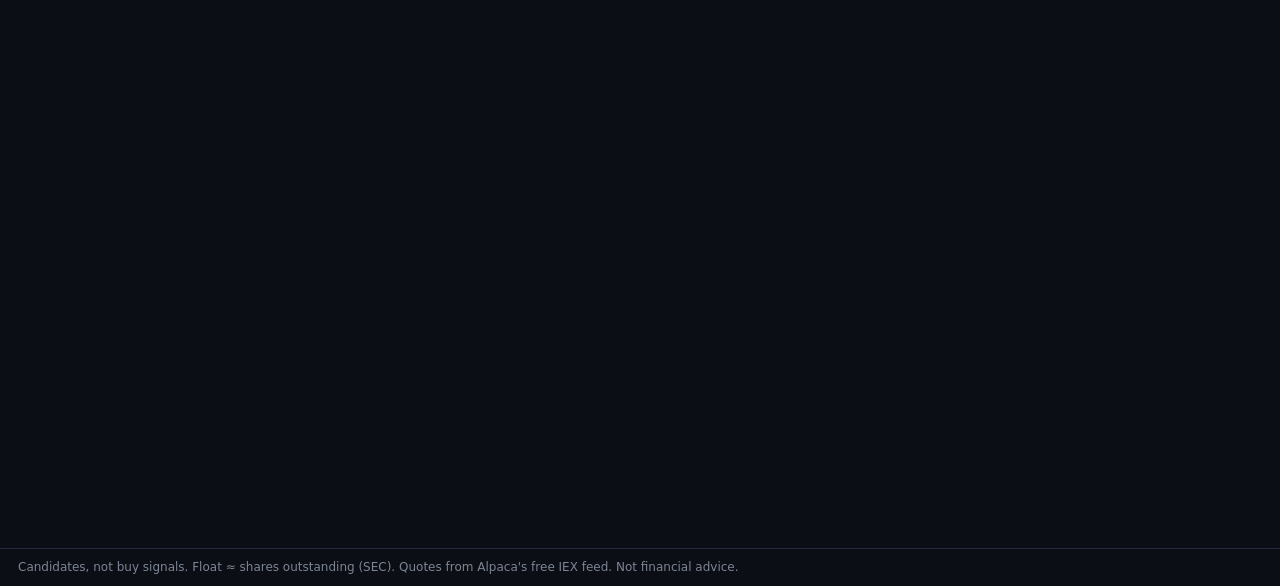
==== commit 3e2b5ff1: "feat: cents-scalp exits, $1k position units, and the fixes an audit found Three changes that landed " ====
--- a/docs/index.html
+++ b/docs/index.html
@@ -4,7 +4,7 @@
 <meta charset="utf-8">
 <meta name="viewport" content="width=device-width, initial-scale=1">
 <title>Momentum Scanner</title>
-<link rel="stylesheet" href="static/style.css">
+<link rel="stylesheet" href="static/style.css?v=3a37616d">
 </head>
 <body data-endpoint="data/status.json">
 <header>
@@ -136,6 +136,6 @@
   Not financial advice.
 </footer>
 
-<script src="static/app.js"></script>
+<script src="static/app.js?v=169c03b4"></script>
 </body>
 </html>
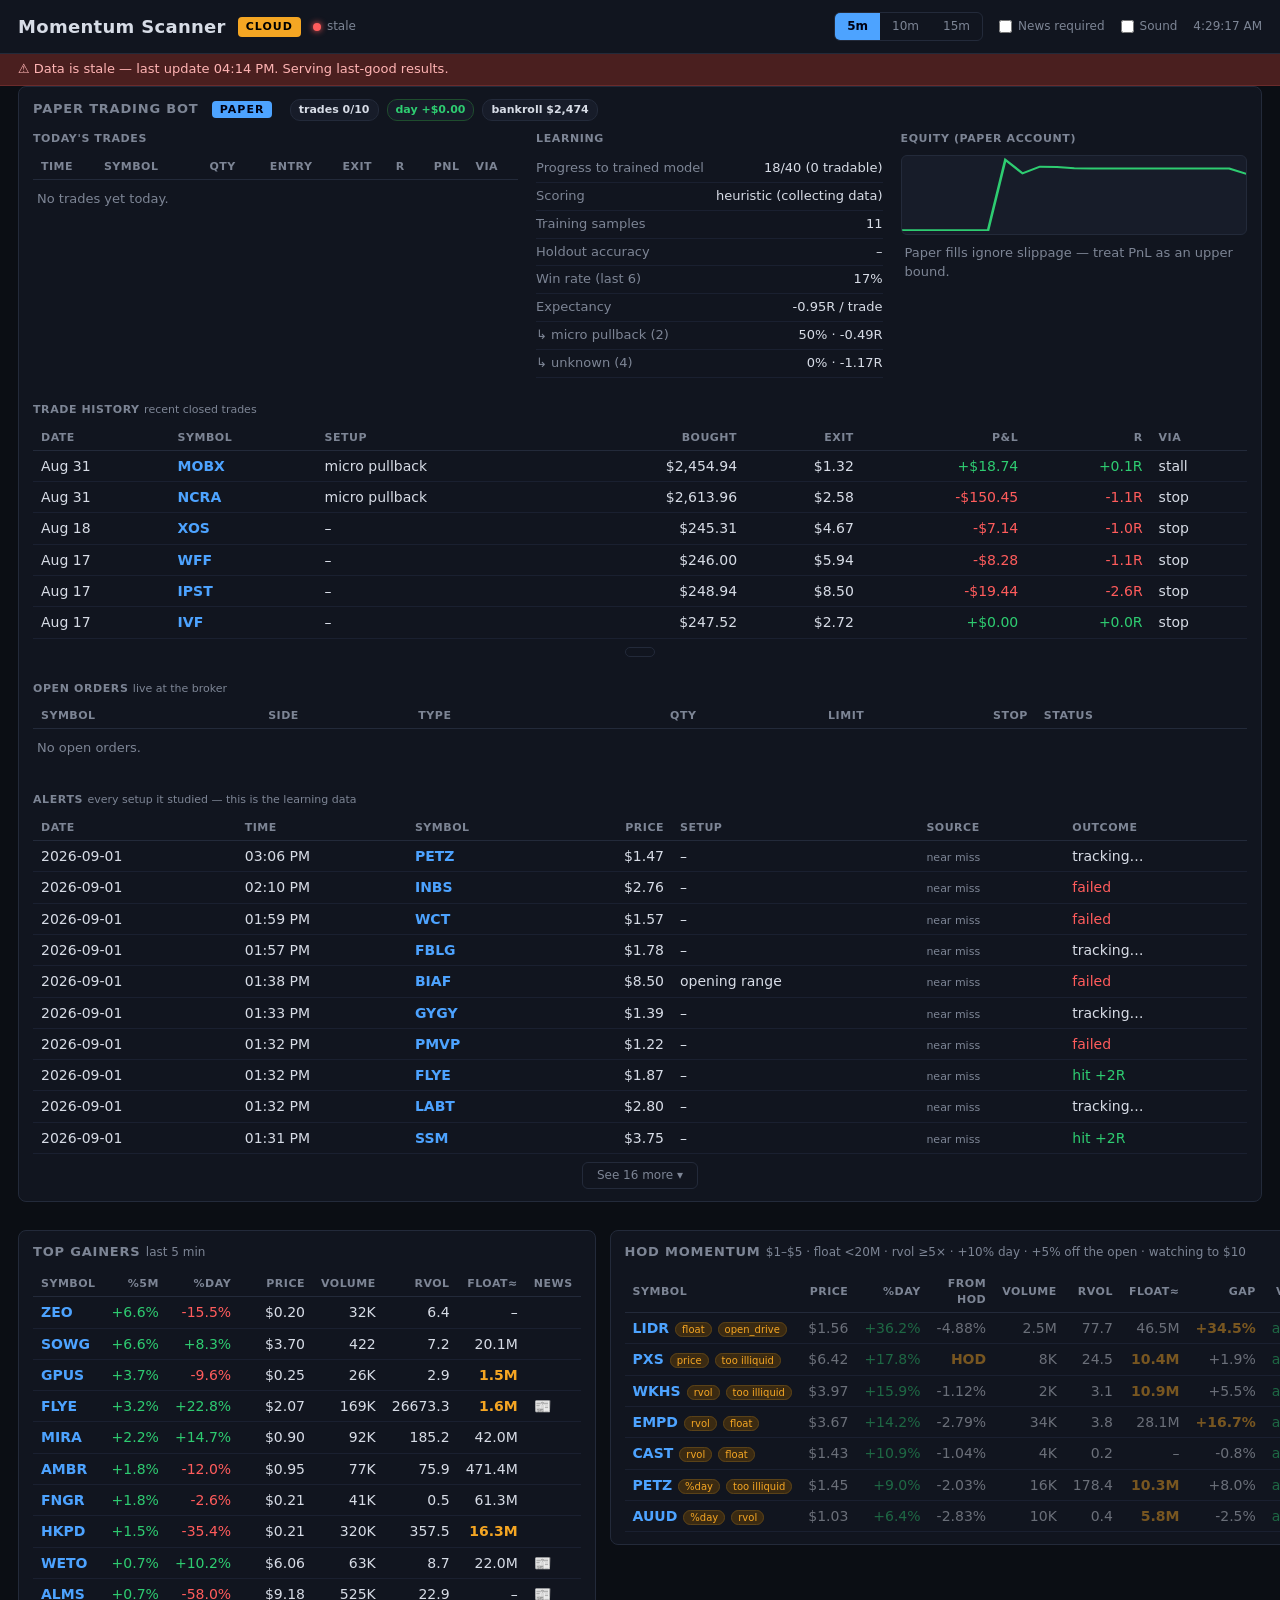
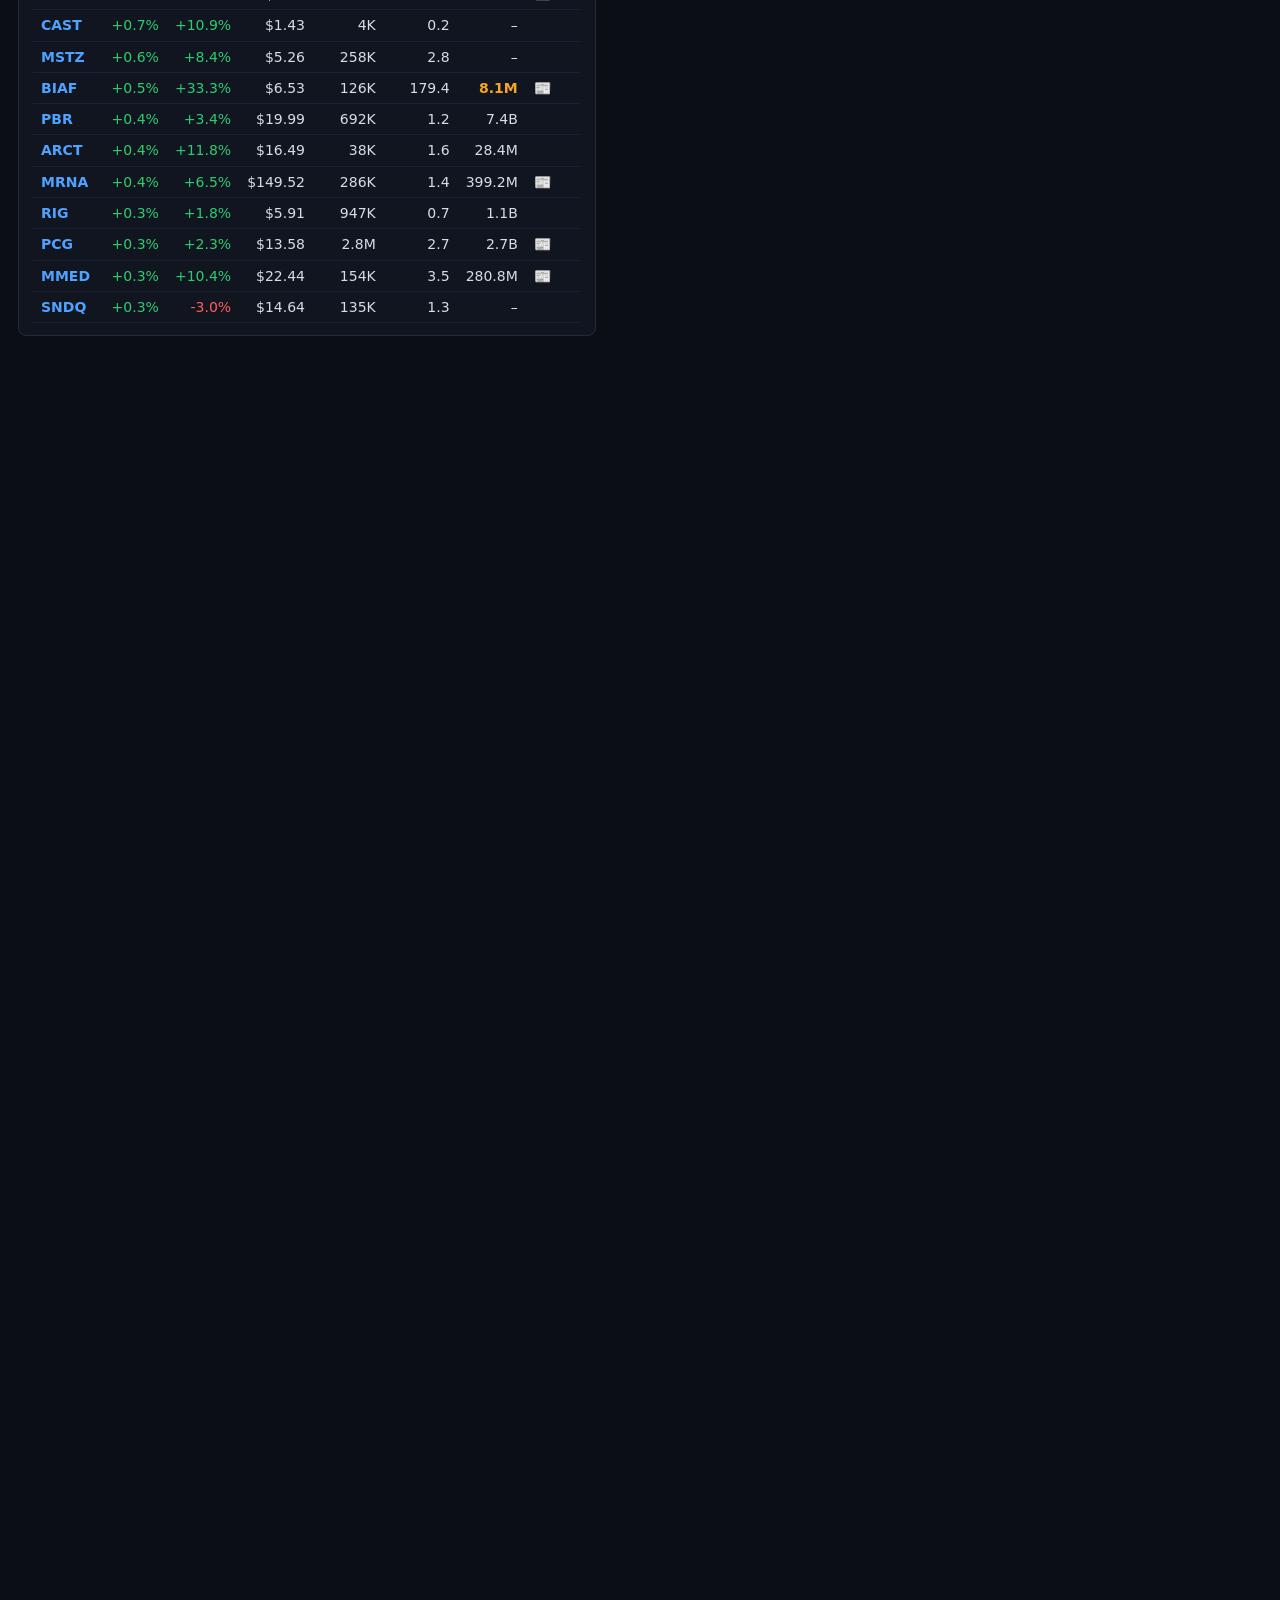
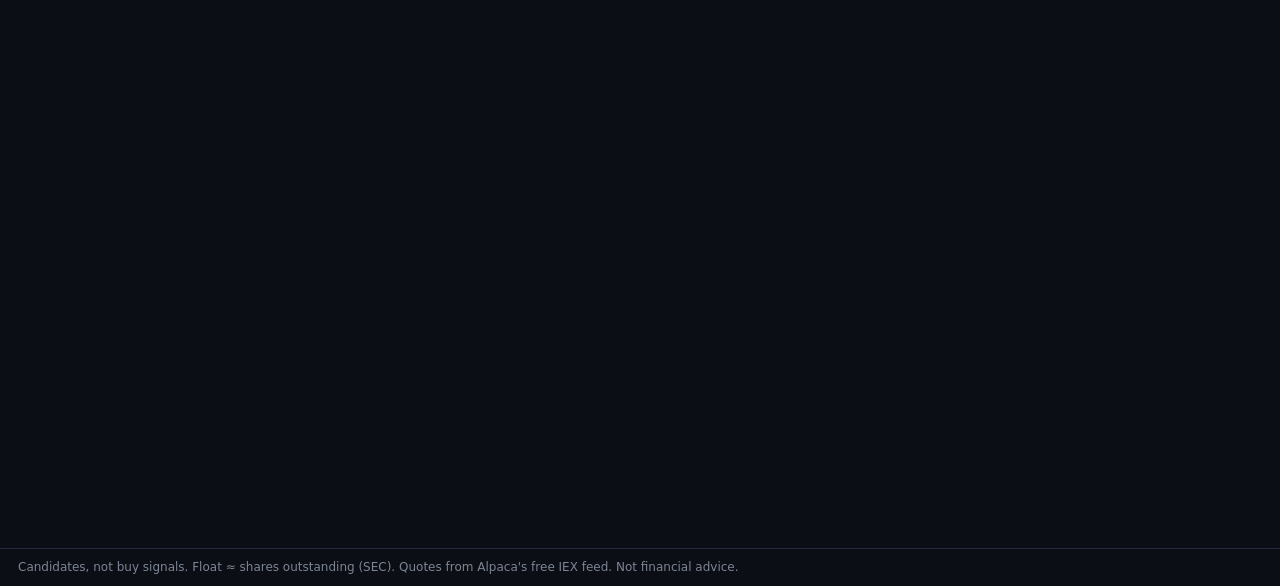
==== commit 9e790a7f: "session end 2026-09-01 [skip ci]" ====
--- a/docs/index.html
+++ b/docs/index.html
@@ -4,7 +4,7 @@
 <meta charset="utf-8">
 <meta name="viewport" content="width=device-width, initial-scale=1">
 <title>Momentum Scanner</title>
-<link rel="stylesheet" href="static/style.css?v=3a37616d">
+<link rel="stylesheet" href="static/style.css?v=fdf529ca">
 </head>
 <body data-endpoint="data/status.json">
 <header>
@@ -136,6 +136,6 @@
   Not financial advice.
 </footer>
 
-<script src="static/app.js?v=169c03b4"></script>
+<script src="static/app.js?v=479f1047"></script>
 </body>
 </html>
